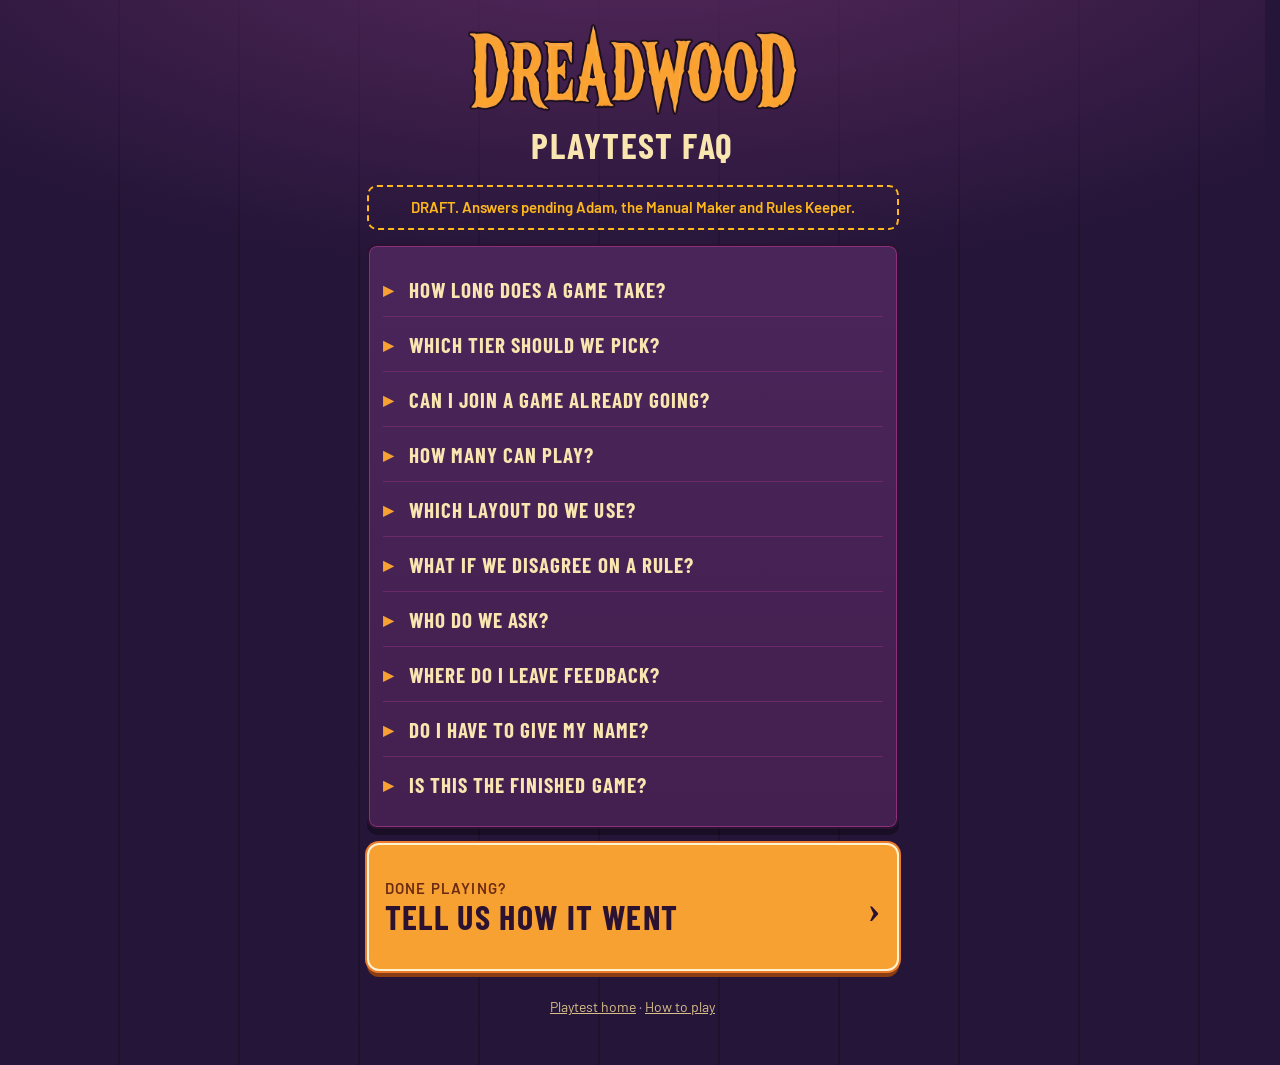
==== faq/index.html @ c68fe50a "Landing draft: menu at /, survey moved to /survey/, How to Play tier picker, FAQ (DRAFT copy)" ====
<!doctype html>
<html lang="en"><head>
<meta charset="utf-8"><meta name="viewport" content="width=device-width,initial-scale=1,viewport-fit=cover">
<title>DREADWOOD Playtest FAQ</title><meta name="theme-color" content="#251538">
<link rel="preload" href="../assets/fonts/BarlowCondensed-Bold.woff2" as="font" type="font/woff2" crossorigin>
<link rel="stylesheet" href="../assets/app.css">
</head><body>
<main class="wrap">
  <header class="hdr"><a href="../"><img class="logo" src="../assets/img/logo.png" alt="DREADWOOD home" width="900" height="249"></a>
  <h1>Playtest FAQ</h1></header>
  <p class="draftbar">DRAFT. Answers pending Adam, the Manual Maker and Rules Keeper.</p>

  <section class="panel faq">
    <details><summary><span>How long does a game take?</span></summary><div><p>60 to 90 minutes. The first game, with teaching, runs closer to 90.</p></div></details>
    <details><summary><span>Which tier should we pick?</span></summary><div><p><b>Beginner</b> if anyone's new. <b>Deadly</b> if your table has played before or lives on tactics games. <b>Immortal</b> once Deadly feels safe. Your table decides. <a class="inl" href="../how-to-play/">See the tiers</a>.</p></div></details>
    <details><summary><span>Can I join a game already going?</span></summary><div><p>Not mid-game. Seats are set at the start. Grab the next game at any table, or watch one and learn the ropes.</p></div></details>
    <details><summary><span>How many can play?</span></summary><div><p>2 to 4 per table. Each faction is played by one player, first come, first served.</p></div></details>
    <details><summary><span>Which layout do we use?</span></summary><div><p>Any card for your player count. Can't decide? Draw one at random.</p></div></details>
    <details><summary><span>What if we disagree on a rule?</span></summary><div><p>Pick the reading that keeps the game moving and play on. Then tell us in the feedback. That's exactly what tonight is for.</p></div></details>
    <details><summary><span>Who do we ask?</span></summary><div><p>Adam. He's the one in the hat.</p></div></details>
    <details><summary><span>Where do I leave feedback?</span></summary><div><p>Scan the code on your table, or tap below. About 60 seconds. Knocked out early? Do it then, while it still stings.</p></div></details>
    <details><summary><span>Do I have to give my name?</span></summary><div><p>No. Tick “Include me as a playtester” only if you want your name in the rulebook credits.</p></div></details>
    <details><summary><span>Is this the finished game?</span></summary><div><p>No. The pieces are temporary and the rules can still change. Your notes decide how.</p></div></details>
  </section>

  <a class="mbtn hero" style="margin-top:14px" href="../survey/"><span class="t"><span class="k">Done playing?</span><span class="a">Tell us how it went</span></span><span class="go" aria-hidden="true">›</span></a>
  <p class="foot"><a href="../">Playtest home</a> · <a href="../how-to-play/">How to play</a></p>
</main>
</body></html>
---- assets/app.css ----
@font-face{font-family:Barlow;font-weight:400;font-display:swap;src:url(fonts/Barlow-Regular.woff2) format("woff2")}
@font-face{font-family:Barlow;font-weight:500;font-display:swap;src:url(fonts/Barlow-Medium.woff2) format("woff2")}
@font-face{font-family:Barlow;font-weight:600;font-display:swap;src:url(fonts/Barlow-SemiBold.woff2) format("woff2")}
@font-face{font-family:"Barlow Condensed";font-weight:600;font-display:swap;src:url(fonts/BarlowCondensed-SemiBold.woff2) format("woff2")}
@font-face{font-family:"Barlow Condensed";font-weight:700;font-display:swap;src:url(fonts/BarlowCondensed-Bold.woff2) format("woff2")}
:root{--night:#251538;--ink:#2A1230;--wood:#4A255A;--wood-hi:#68286B;--sheen:#8B307D;--parch:#F9E5B0;--parch-mid:#FED980;--ember:#EB7B2D;--logo:#F8A133;--amber:#FFB81C;--rust:#C7563D;--magenta:#D6249F;
--sheriff:#3A70D6;--outlaw:#CE1C26;--hunter:#54AA38;--vigil:#B9B9C4;--ok:#7BD36B}
*{box-sizing:border-box;-webkit-tap-highlight-color:transparent}
html{background:var(--night);color:var(--parch);font:500 18px/1.4 Barlow,system-ui,sans-serif;-webkit-text-size-adjust:100%}
body{margin:0;min-height:100vh;background:
 radial-gradient(120% 60% at 50% -10%,#5a2a5f 0%,transparent 60%),
 repeating-linear-gradient(90deg,rgba(0,0,0,.0) 0 118px,rgba(0,0,0,.18) 118px 120px),var(--night);padding-bottom:110px}
.wrap{max-width:560px;margin:0 auto;padding:18px 14px}
.wide{max-width:900px}
h1,h2,h3,.cond{font-family:"Barlow Condensed",Barlow,sans-serif;text-transform:uppercase;letter-spacing:.04em;margin:0}
h1{font-size:34px;line-height:1;font-weight:700;color:var(--parch)}
h2{font-size:24px;font-weight:700;color:var(--logo)}
.lede{color:#e6cf9c;margin:8px 0 0;font-weight:400}
.logo{display:block;width:min(78%,330px);margin:6px auto 14px;height:auto}
.panel{background:linear-gradient(180deg,var(--wood) 0%,#43204f 100%);border:2px solid var(--ink);box-shadow:inset 0 0 0 1px var(--sheen),0 6px 0 rgba(0,0,0,.35);border-radius:10px;padding:16px 14px;margin:14px 0}
.panel h2{margin-bottom:2px}
.hint{font-size:15px;color:#d8bf8a;font-weight:400;margin:0 0 10px}
.q{margin:14px 0 6px;font-weight:600;font-size:19px}
.q small{font-weight:400;color:#d8bf8a;font-size:15px}
.req::after{content:" *";color:var(--amber)}
.chips{display:flex;flex-wrap:wrap;gap:8px}
.chips.grid2{display:grid;grid-template-columns:1fr 1fr}
.chips.grid3{display:grid;grid-template-columns:repeat(3,1fr)}
.chips.grid4{display:grid;grid-template-columns:repeat(4,1fr)}
.chips.five{display:grid;grid-template-columns:repeat(5,1fr)}
.chip{appearance:none;font:600 18px Barlow,sans-serif;color:var(--parch);background:#331a44;border:2px solid #7a4b8d;border-radius:8px;min-height:52px;padding:8px 12px;text-align:center;cursor:pointer;display:flex;align-items:center;justify-content:center;gap:8px}
.chip:active{transform:translateY(1px)}
.chip[aria-pressed=true]{background:var(--logo);border-color:#fff3d0;color:var(--ink);box-shadow:0 0 0 2px var(--ember)}
.chip.fac{justify-content:flex-start;border-left-width:10px;font-family:"Barlow Condensed";font-size:22px;text-transform:uppercase;letter-spacing:.04em;font-weight:700;min-height:60px}
.chip.fac[data-v=Sheriffs]{border-left-color:var(--sheriff)}.chip.fac[data-v=Outlaws]{border-left-color:var(--outlaw)}
.chip.fac[data-v="Bounty Hunters"]{border-left-color:var(--hunter)}.chip.fac[data-v=Vigilantes]{border-left-color:var(--vigil)}
.scale-labels{display:flex;justify-content:space-between;font-size:14px;color:#d8bf8a;margin-top:4px;font-weight:400}
.chips.five .chip{font-size:24px;font-family:"Barlow Condensed";font-weight:700;min-height:58px;padding:4px}
input[type=text],input[type=email],input[type=number],input[type=time],select,textarea{width:100%;font:500 18px Barlow,sans-serif;color:var(--ink);background:var(--parch);border:2px solid var(--ink);border-radius:8px;padding:12px;min-height:50px}
textarea{min-height:84px;resize:vertical}
select{appearance:none;background:var(--parch) url("data:image/svg+xml,%3Csvg xmlns='http://www.w3.org/2000/svg' width='16' height='10'%3E%3Cpath d='M1 1l7 7 7-7' fill='none' stroke='%232A1230' stroke-width='3'/%3E%3C/svg%3E") no-repeat right 14px center;padding-right:40px}
input:focus,select:focus,textarea:focus,.chip:focus-visible,.btn:focus-visible{outline:3px solid var(--amber);outline-offset:2px}
label.tick{display:flex;gap:12px;align-items:flex-start;padding:10px 0;font-weight:500}
label.tick input{width:26px;height:26px;flex:none;accent-color:var(--logo);margin-top:1px}
.btn{appearance:none;font:700 24px "Barlow Condensed";text-transform:uppercase;letter-spacing:.06em;border:2px solid var(--ink);border-radius:10px;min-height:58px;padding:10px 20px;background:var(--logo);color:var(--ink);box-shadow:0 4px 0 #8a3d12;cursor:pointer;width:100%}
.btn:disabled{background:#6b5a73;color:#cbb;box-shadow:none;cursor:not-allowed}
.btn.ghost{background:transparent;color:var(--parch);border-color:#7a4b8d;box-shadow:none}
.btn.sm{font-size:18px;min-height:46px;width:auto}
.dock{position:fixed;left:0;right:0;bottom:0;background:rgba(37,21,56,.96);border-top:2px solid var(--sheen);padding:10px 14px calc(10px + env(safe-area-inset-bottom));z-index:5}
.dock .in{max-width:560px;margin:0 auto}
.dock .note{text-align:center;font-size:15px;color:#d8bf8a;margin:0 0 6px}
.tag{display:inline-block;background:#331a44;border:1px solid #7a4b8d;border-radius:99px;padding:4px 12px;font-weight:600;font-size:16px}
.row{display:flex;gap:10px;align-items:center;justify-content:space-between;flex-wrap:wrap}
.hp{position:absolute!important;left:-9999px;width:1px;height:1px;overflow:hidden}
.hidden{display:none!important}
.status{border-radius:8px;padding:10px 12px;font-weight:600;margin:12px 0;border:2px solid}
.status.ok{border-color:var(--ok);color:var(--ok);background:rgba(123,211,107,.08)}
.status.wait{border-color:var(--amber);color:var(--amber);background:rgba(255,184,28,.08)}
.thanks{text-align:center;padding-top:10px}
.thanks h1{font-size:46px;color:var(--logo)}
details{margin:10px 0}summary{cursor:pointer;font:700 22px "Barlow Condensed";text-transform:uppercase;letter-spacing:.05em;color:var(--logo);padding:10px 0;min-height:48px}
.seat{background:#331a44;border:2px solid #7a4b8d;border-radius:10px;padding:12px;margin:10px 0}
.seat.win{border-color:var(--amber);box-shadow:0 0 0 2px var(--ember)}
.seat h3{font-size:22px;color:var(--parch-mid);margin-bottom:8px}
.cols{display:grid;grid-template-columns:1fr 1fr;gap:10px}
.cols3{display:grid;grid-template-columns:repeat(3,1fr);gap:10px}
.mini{font-size:14px;color:#d8bf8a;font-weight:600;margin:8px 0 4px;text-transform:uppercase;letter-spacing:.05em}
.stepper{display:flex;align-items:center;gap:8px}
.stepper button{width:52px;height:52px;border-radius:8px;border:2px solid #7a4b8d;background:#331a44;color:var(--parch);font:700 28px Barlow}
.stepper input{text-align:center}
.foot{text-align:center;color:#a98fb8;font-size:14px;margin:26px 0 0;font-weight:400}
.foot a{color:#d8bf8a}
nav.hostnav{display:flex;gap:8px;flex-wrap:wrap}
@media (min-width:700px){.chip{min-height:56px}}

.vamp{margin:6px auto 0;text-align:center}
.vamp img{display:block;margin:0 auto;height:min(30vh,270px);width:auto;max-width:90%;object-fit:contain;filter:drop-shadow(0 8px 10px rgba(0,0,0,.55))}
.vamp figcaption b{display:block;font:700 26px "Barlow Condensed";text-transform:uppercase;letter-spacing:.06em;color:var(--parch-mid);margin-top:8px}
.vamp figcaption span{display:block;color:#e6cf9c;font-weight:400;font-size:17px}

h1,h2,h3,figcaption b,.lede,summary,.q,.hint,.note,.status,.foot,.vamp figcaption span,.thanks p,label.tick span{text-wrap:balance}
p,label,li{text-wrap:pretty}
.btn.ig{display:flex;align-items:center;justify-content:center;gap:12px;text-decoration:none;margin:14px 0 4px;min-height:64px;font-size:23px;line-height:1.05;text-wrap:balance;background:linear-gradient(135deg,#F8A133,#D6249F);color:#fff;border-color:var(--ink);text-shadow:0 1px 0 rgba(42,18,48,.6);box-shadow:0 4px 0 #6b1c52}
.btn.ig svg{flex:none}

.btn.ig .igt{display:flex;flex-direction:column;align-items:flex-start;text-align:left}
.btn.ig .a{font-size:24px;white-space:nowrap}.btn.ig .b{font:600 15px Barlow;letter-spacing:.08em;opacity:.95}
@media (max-width:370px){.btn.ig .a{font-size:21px}}

.chips.eq{display:grid;grid-template-columns:repeat(var(--n,4),1fr)}
.chips.eq.num .chip{font-size:24px;font-family:"Barlow Condensed";font-weight:700;min-height:58px;padding:4px}
.chips.grid2 .chip:last-child:nth-child(odd){grid-column:1/-1}
.chips.grid2{grid-template-columns:repeat(2,minmax(0,1fr))}
.chips.grid3{grid-template-columns:repeat(3,minmax(0,1fr))}
.chips.grid4{grid-template-columns:repeat(4,minmax(0,1fr))}
.chips.five{grid-template-columns:repeat(5,minmax(0,1fr))}
.chips.eq{grid-template-columns:repeat(var(--n,4),minmax(0,1fr))}
.chips.grid3 .chip{padding:8px 6px;line-height:1.1}
.chips.grid2,.chips.grid3,.chips.grid4,.chips.five,.chips.eq{grid-auto-rows:1fr}
.chip{text-align:center;line-height:1.1}
.chip.fac{min-height:72px;align-items:center}
.q small{display:block;margin-top:2px}
.chip.fac{text-align:left;justify-content:flex-start}

.chips.left .chip{justify-content:flex-start;text-align:left;min-height:64px;line-height:1.15}

summary{display:flex;align-items:center;gap:10px;flex-wrap:wrap;list-style:none}
summary::-webkit-details-marker{display:none}
summary::before{content:"▸";font-size:20px;color:var(--logo);transition:transform .15s;display:inline-block;width:16px}
details[open]>summary::before{transform:rotate(90deg)}
summary .opt{font:500 14px Barlow;text-transform:none;letter-spacing:0;color:#d8bf8a}
summary .cnt{margin-left:auto;font:700 15px Barlow;letter-spacing:.02em;text-transform:none;background:var(--logo);color:var(--ink);border-radius:99px;padding:2px 10px}
summary .cnt[hidden]{display:none}

.hdr{text-align:center;margin-bottom:22px}
.hdr .logo{margin:6px auto 12px}
.hdr h1{text-wrap:balance;font-size:36px}
.hdr .lede{max-width:30ch;margin:10px auto 0;text-wrap:balance}
.wide .hdr .lede{max-width:46ch}
@media(min-width:700px){.hdr .lede{max-width:44ch}}
.hdr .lede{max-width:34ch}.wide .hdr .lede{max-width:38ch}

#form-view .hdr{margin-bottom:6px}#form-view .hdr h1{margin-top:2px}

body{padding-bottom:30px}
.panel.pt{padding:12px 14px}
label.tick.big{padding:4px 0;align-items:center}
label.tick.big input{width:30px;height:30px}
label.tick.big span b{display:block;font:700 22px "Barlow Condensed";text-transform:uppercase;letter-spacing:.05em;color:var(--parch)}
label.tick.big span small{display:block;color:#d8bf8a;font-weight:400;font-size:16px;margin-top:2px}
#pt-fields{margin-top:6px}
.actions{display:grid;grid-template-columns:1fr 1fr;grid-auto-rows:1fr;gap:10px;margin:6px 0 14px}
.actions .btn{display:flex;align-items:center;justify-content:center;text-align:center;line-height:1.05;padding:8px 10px;min-height:64px;font-size:22px;text-wrap:balance}
.note.count{text-align:center;color:#d8bf8a;font-size:16px;margin:10px 0 8px;min-height:1.2em}
#go2{margin:8px 0 6px}

html{scrollbar-gutter:stable;overflow-y:scroll}
.reveal{display:grid;grid-template-rows:0fr;visibility:hidden;transition:grid-template-rows .28s ease,visibility 0s linear .28s}
.reveal.open{grid-template-rows:1fr;visibility:visible;transition:grid-template-rows .28s ease,visibility 0s}
.reveal>.rv{overflow:hidden;min-height:0}
.reveal.open>.rv{overflow:visible;transition:none}
@media (prefers-reduced-motion:reduce){.reveal,.reveal.open{transition:none}}

.chip{text-wrap:balance}
@media (max-width:380px){.actions .btn{font-size:19px;letter-spacing:.03em;padding:8px 6px}}

/* ---- Landing, How to Play, FAQ (landing-draft) ---- */
.menu{display:grid;gap:12px;margin:8px 0 6px}
.mbtn{display:flex;align-items:center;gap:14px;text-decoration:none;text-align:left;border-radius:12px;border:2px solid var(--ink);padding:14px 16px;min-height:84px;color:var(--parch);background:linear-gradient(180deg,var(--wood) 0%,#43204f 100%);box-shadow:inset 0 0 0 1px var(--sheen),0 5px 0 rgba(0,0,0,.35)}
.mbtn:active{transform:translateY(2px)}
.mbtn .t{flex:1;min-width:0;display:flex;flex-direction:column;gap:3px}
.mbtn .a{font:700 27px/1.02 "Barlow Condensed";text-transform:uppercase;letter-spacing:.04em;text-wrap:balance}
.mbtn .b{font:500 16px/1.25 Barlow;color:#e6cf9c;text-wrap:balance}
.mbtn .go{flex:none;font:700 30px "Barlow Condensed";color:var(--logo);line-height:1}
.mbtn.hero{min-height:128px;background:var(--logo);color:var(--ink);border-color:#fff3d0;box-shadow:0 0 0 2px var(--ember),0 6px 0 #8a3d12}
.mbtn.hero .a{font-size:34px}.mbtn.hero .b{color:#3b1a2c;font-weight:600}.mbtn.hero .go{color:var(--ink);font-size:38px}
.mbtn.hero .k{font:700 15px Barlow;letter-spacing:.08em;text-transform:uppercase;color:#6b2a12}
.mbtn:focus-visible{outline:3px solid var(--amber);outline-offset:3px}
.when{text-align:center;color:#d8bf8a;font-size:16px;margin:2px 0 14px;font-weight:500}
.draft{display:inline-block;font:700 13px Barlow;letter-spacing:.1em;text-transform:uppercase;color:var(--amber);border:1.5px dashed var(--amber);border-radius:6px;padding:2px 8px;vertical-align:middle}
.draftbar{border:2px dashed var(--amber);border-radius:10px;padding:10px 12px;color:var(--amber);font-weight:600;font-size:15px;margin:6px 0 12px;text-align:center;text-wrap:balance}
.tiers{display:grid;gap:10px;grid-auto-rows:1fr}
.tbtn{display:flex;align-items:center;gap:12px;text-decoration:none;text-align:left;color:var(--parch);background:#331a44;border:2px solid #7a4b8d;border-left-width:12px;border-radius:10px;padding:12px 14px;min-height:92px}
.tbtn .t{flex:1;display:flex;flex-direction:column;gap:3px}
.tbtn .a{font:700 28px/1 "Barlow Condensed";text-transform:uppercase;letter-spacing:.05em}
.tbtn .b{font:500 16px/1.25 Barlow;color:#e6cf9c;text-wrap:pretty}
.tbtn .go{font:700 28px "Barlow Condensed";color:var(--logo)}
.tbtn[data-tier=beginner]{border-left-color:var(--parch-mid)}
.tbtn[data-tier=deadly]{border-left-color:var(--ember)}
.tbtn[data-tier=immortal]{border-left-color:var(--magenta)}
.tbtn[aria-current=true]{background:var(--logo);color:var(--ink);border-color:#fff3d0}.tbtn[aria-current=true] .b{color:#3b1a2c}.tbtn[aria-current=true] .go{color:var(--ink)}
.tierpage h2{font-size:30px}
.tierpage h3{font-size:21px;color:var(--parch-mid);margin:16px 0 6px}
.tierpage p,.tierpage li{font-weight:400;font-size:17px;line-height:1.45}
.tierpage ul,.tierpage ol{padding-left:22px;margin:6px 0}
.tierpage li{margin:4px 0}
.tierpage b{font-weight:600;color:#fff1cc}
.adds{display:inline-block;font:700 14px Barlow;letter-spacing:.06em;text-transform:uppercase;background:#331a44;border:1px solid #7a4b8d;border-radius:99px;padding:3px 10px;margin:6px 0 2px;color:var(--parch-mid)}
table.costs{width:100%;border-collapse:collapse;font-size:17px;margin:6px 0}
table.costs td{padding:7px 4px;border-bottom:1px solid rgba(139,48,125,.55);vertical-align:top}
table.costs td:last-child{text-align:right;font:700 20px "Barlow Condensed";color:var(--logo);white-space:nowrap;width:4.5em}
.fcard{border-left:8px solid #7a4b8d;padding:2px 0 2px 12px;margin:12px 0}
.fcard.sheriffs{border-color:var(--sheriff)}.fcard.outlaws{border-color:var(--outlaw)}.fcard.hunters{border-color:var(--hunter)}.fcard.vigilantes{border-color:var(--vigil)}
.fcard h4{font:700 21px "Barlow Condensed";text-transform:uppercase;letter-spacing:.05em;margin:0 0 2px}
.fcard p{margin:2px 0}
.subnav{display:grid;grid-template-columns:repeat(3,minmax(0,1fr));gap:8px;margin:4px 0 6px;grid-auto-rows:1fr}
.subnav a{display:flex;align-items:center;justify-content:center;text-align:center;text-decoration:none;min-height:50px;border-radius:8px;border:2px solid #7a4b8d;background:#331a44;color:var(--parch);font:700 19px "Barlow Condensed";text-transform:uppercase;letter-spacing:.05em}
.subnav a[aria-current=true]{background:var(--logo);color:var(--ink);border-color:#fff3d0;box-shadow:0 0 0 2px var(--ember)}
.backrow{display:grid;grid-template-columns:1fr 1fr;gap:10px;grid-auto-rows:1fr;margin-top:14px}
.backrow .btn{display:flex;align-items:center;justify-content:center;text-align:center;text-decoration:none;font-size:20px;line-height:1.05;min-height:60px;padding:8px 10px;text-wrap:balance}
.faq details{margin:0;border-bottom:1px solid rgba(139,48,125,.55)}
.faq details:last-child{border-bottom:0}
.faq summary{font:700 21px/1.1 "Barlow Condensed";color:var(--parch);padding:12px 0;min-height:54px;flex-wrap:nowrap}
.faq summary span{flex:1;text-wrap:balance}
.faq details>div{padding:0 0 12px 26px;font-weight:400;font-size:17px;line-height:1.45}
.faq details>div p{margin:0 0 6px}
a.inl{color:var(--logo)}
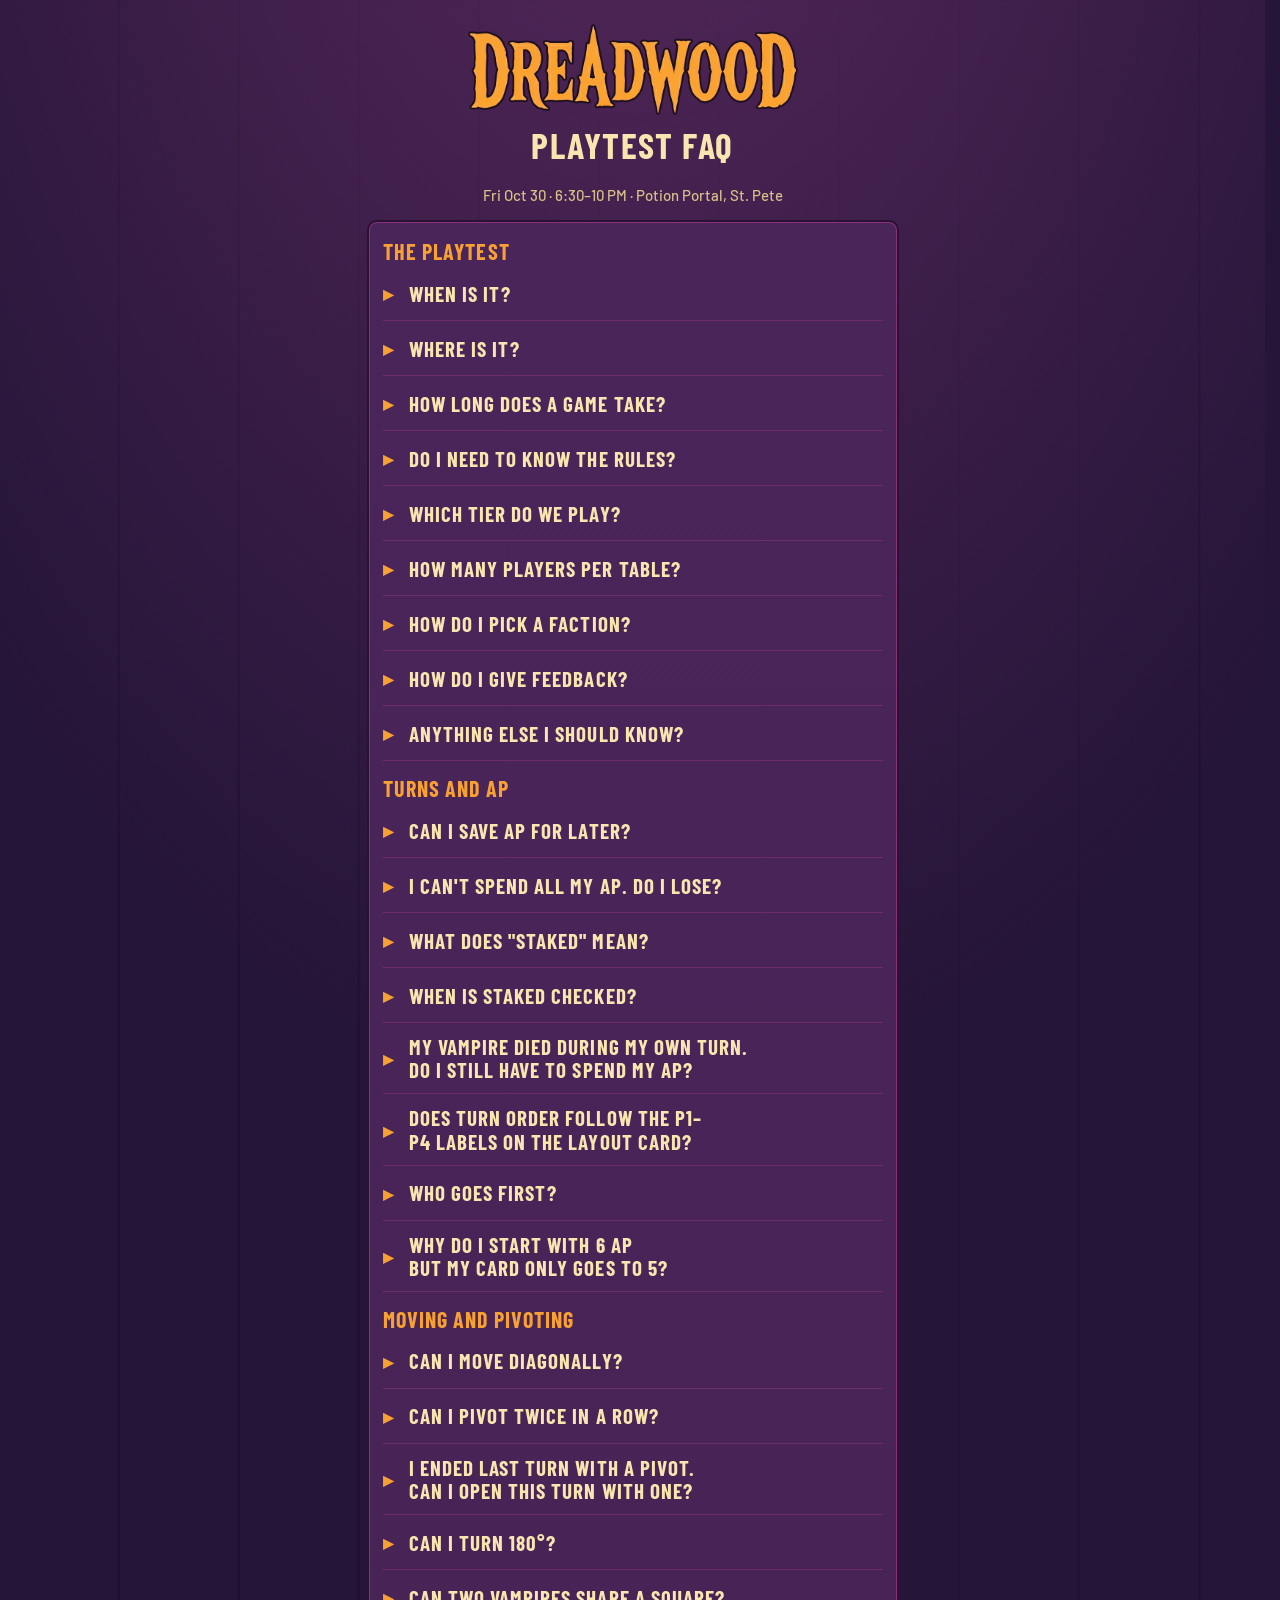
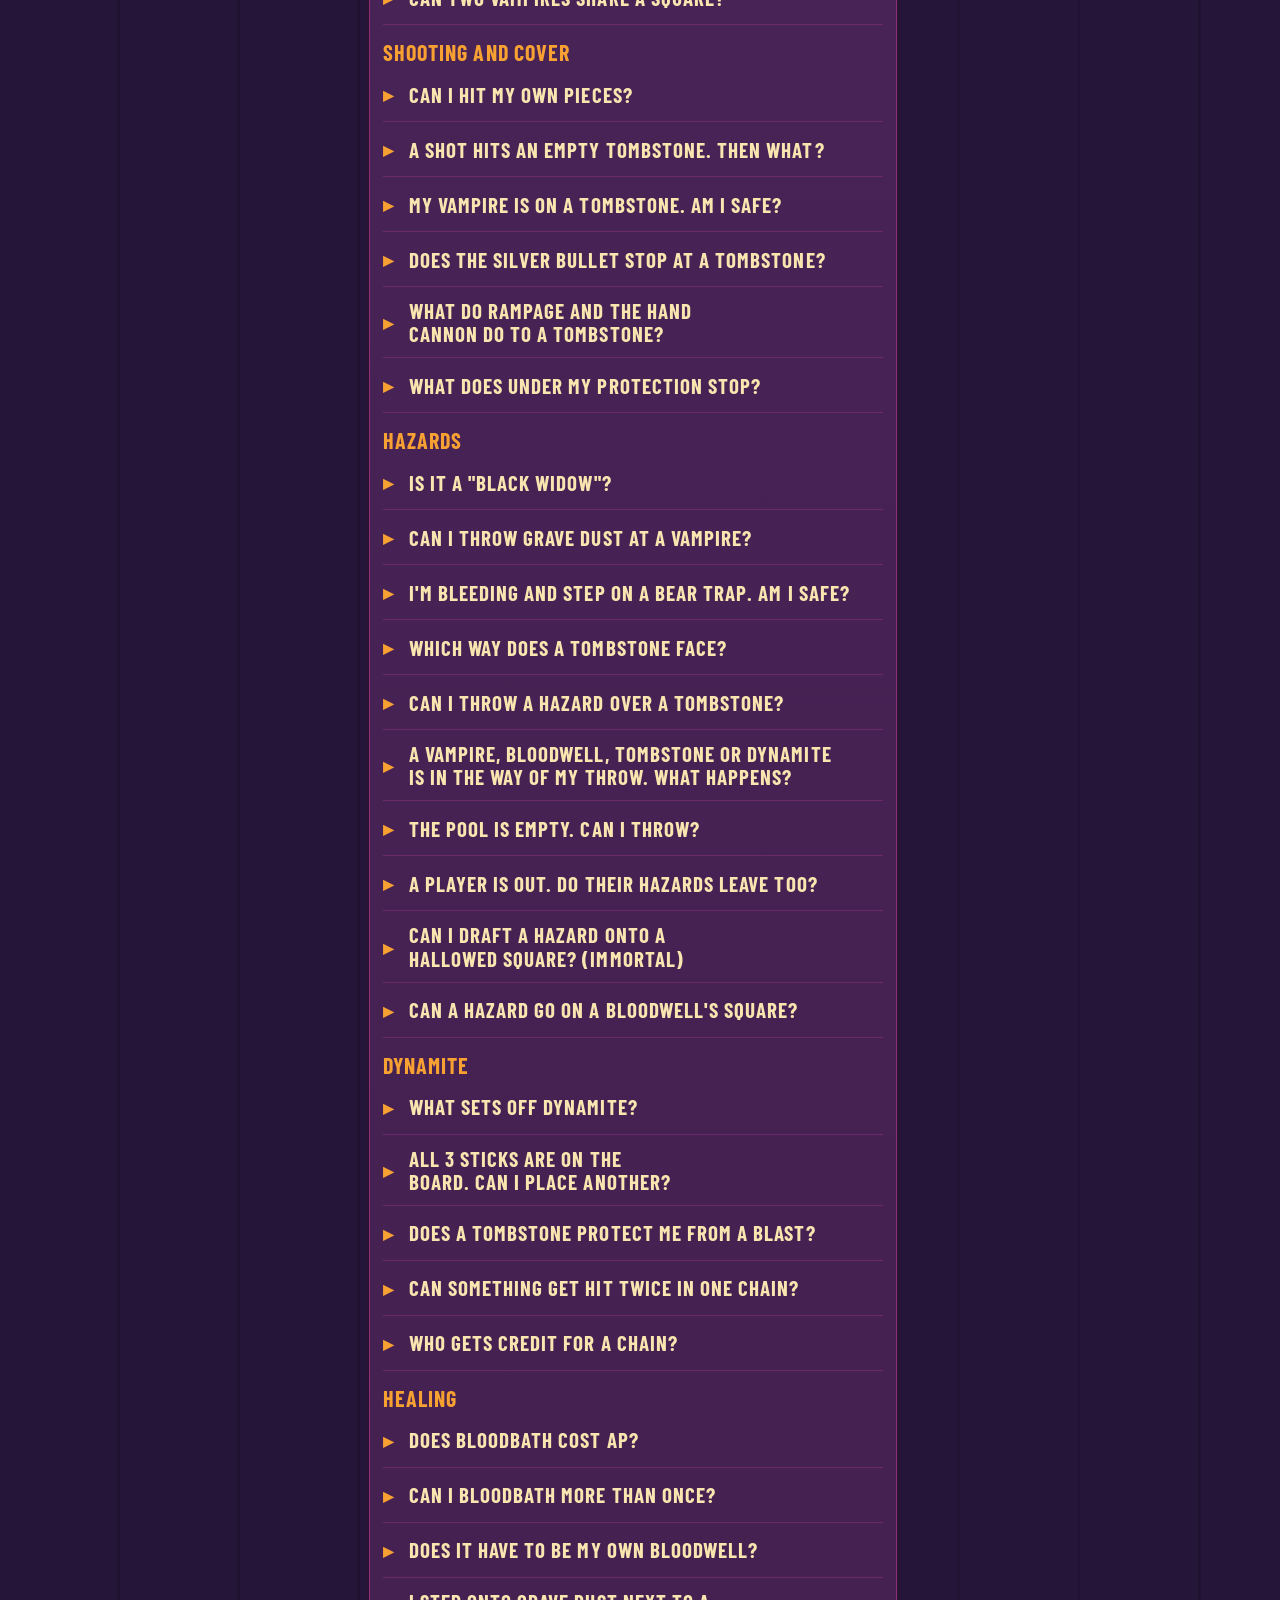
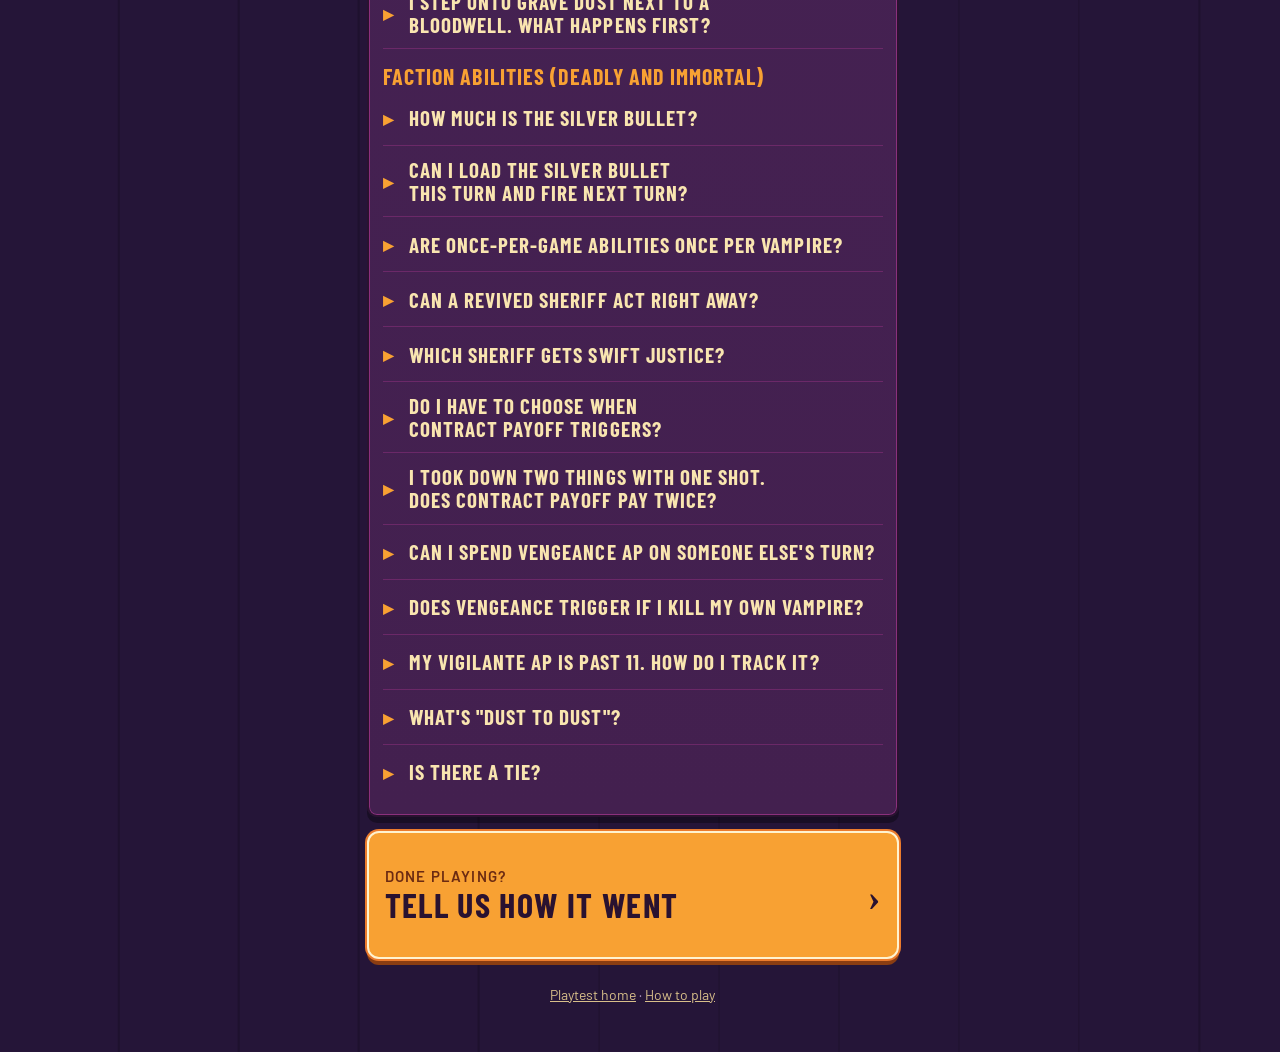
==== commit c59de17f: "Landing draft: final How to Play and FAQ copy, diagrams and faction art" ====
--- a/faq/index.html
+++ b/faq/index.html
@@ -8,19 +8,76 @@
 <main class="wrap">
   <header class="hdr"><a href="../"><img class="logo" src="../assets/img/logo.png" alt="DREADWOOD home" width="900" height="249"></a>
   <h1>Playtest FAQ</h1></header>
-  <p class="draftbar">DRAFT. Answers pending Adam, the Manual Maker and Rules Keeper.</p>
+  <p class="meta">Fri Oct 30 · 6:30–10 PM · Potion Portal, St. Pete</p>
 
   <section class="panel faq">
-    <details><summary><span>How long does a game take?</span></summary><div><p>60 to 90 minutes. The first game, with teaching, runs closer to 90.</p></div></details>
-    <details><summary><span>Which tier should we pick?</span></summary><div><p><b>Beginner</b> if anyone's new. <b>Deadly</b> if your table has played before or lives on tactics games. <b>Immortal</b> once Deadly feels safe. Your table decides. <a class="inl" href="../how-to-play/">See the tiers</a>.</p></div></details>
-    <details><summary><span>Can I join a game already going?</span></summary><div><p>Not mid-game. Seats are set at the start. Grab the next game at any table, or watch one and learn the ropes.</p></div></details>
-    <details><summary><span>How many can play?</span></summary><div><p>2 to 4 per table. Each faction is played by one player, first come, first served.</p></div></details>
-    <details><summary><span>Which layout do we use?</span></summary><div><p>Any card for your player count. Can't decide? Draw one at random.</p></div></details>
-    <details><summary><span>What if we disagree on a rule?</span></summary><div><p>Pick the reading that keeps the game moving and play on. Then tell us in the feedback. That's exactly what tonight is for.</p></div></details>
-    <details><summary><span>Who do we ask?</span></summary><div><p>Adam. He's the one in the hat.</p></div></details>
-    <details><summary><span>Where do I leave feedback?</span></summary><div><p>Scan the code on your table, or tap below. About 60 seconds. Knocked out early? Do it then, while it still stings.</p></div></details>
-    <details><summary><span>Do I have to give my name?</span></summary><div><p>No. Tick “Include me as a playtester” only if you want your name in the rulebook credits.</p></div></details>
-    <details><summary><span>Is this the finished game?</span></summary><div><p>No. The pieces are temporary and the rules can still change. Your notes decide how.</p></div></details>
+    <h3 class="grp">The playtest</h3>
+    <details><summary><span>When is it?</span></summary><div><p>Friday, October 30, 2026, 6:30–10 PM. Stay as late as you like. The end time is just so you arrive in time.</p></div></details>
+    <details><summary><span>Where is it?</span></summary><div><p>Potion Portal, 2329 28th St N, St. Pete.</p></div></details>
+    <details><summary><span>How long does a game take?</span></summary><div><p>About 60–90 minutes. A game runs at whatever pace your table likes.</p></div></details>
+    <details><summary><span>Do I need to know the rules?</span></summary><div><p>No. Read How to Play if you like, or just sit down and learn at the table.</p></div></details>
+    <details><summary><span>Which tier do we play?</span></summary><div><p>Each table picks its own: Beginner, Deadly or Immortal. New players should start with Beginner.</p></div></details>
+    <details><summary><span>How many players per table?</span></summary><div><p>2 to 4. Sign-up is free with the <a class="inl" href="https://www.eventbrite.com/e/dreadwood-public-playtest-at-potion-portals-free-play-friday-tickets-2003081243922" target="_blank" rel="noopener">Eventbrite RSVP</a>, but walk-ins are welcome.</p></div></details>
+    <details><summary><span>How do I pick a faction?</span></summary><div><p>First come, first served. Each faction is played by one player.</p></div></details>
+    <details><summary><span>How do I give feedback?</span></summary><div><p>Fill out the <a class="inl" href="../survey/">survey</a> after your game. About 60 seconds. Knocked out early? Do it then.</p></div></details>
+    <details><summary><span>Anything else I should know?</span></summary><div><p>The game is for ages 14+. Questions on the night? Ask Adam. He's the one in the hat.</p></div></details>
+    <h3 class="grp">Turns and AP</h3>
+    <details><summary><span>Can I save AP for later?</span></summary><div><p>No. Spend every point every turn. The one exception is a Vigilante's Vengeance AP, which can roll into your next turn (and then you spend it all).</p></div></details>
+    <details><summary><span>I can't spend all my AP. Do I lose?</span></summary><div><p>Not yet. Undo actions until you can spend exactly all of it. Or perish.</p></div></details>
+    <details><summary><span>What does "Staked" mean?</span></summary><div><p>At the start of your turn, if there's no way at all to spend exactly all your AP, you're Staked. You're out, and nobody gets credit.</p></div></details>
+    <details><summary><span>When is Staked checked?</span></summary><div><p>Only at the start of your turn. Mid-turn, you can always undo back to the start.</p></div></details>
+    <details><summary><span>My Vampire died during my own turn. Do I still have to spend my AP?</span></summary><div><p>No. The turn can end and the leftover AP is lost. A Vigilante with a second Vampire must spend it with that one.</p></div></details>
+    <details><summary><span>Does turn order follow the P1–P4 labels on the layout card?</span></summary><div><p>No. The labels don't matter. Sit down, take the part of the map nearest you, and play clockwise from the first player.</p></div></details>
+    <details><summary><span>Who goes first?</span></summary><div><p>Whoever most recently saw their own blood.</p></div></details>
+    <details><summary><span>Why do I start with 6 AP but my card only goes to 5?</span></summary><div><p>Players 3 and 4 get 6 AP in the first round only. Keep the extra point in your head.</p></div></details>
+    <h3 class="grp">Moving and pivoting</h3>
+    <details><summary><span>Can I move diagonally?</span></summary><div><p>Never. Move one square, only the way you're facing.</p></div></details>
+    <details><summary><span>Can I Pivot twice in a row?</span></summary><div><p>Not with the same Vampire in the same turn. A Vigilante can pivot one Vampire and then the other. An Outlaw's Daring Escape can also pivot twice.</p></div></details>
+    <details><summary><span>I ended last turn with a Pivot. Can I open this turn with one?</span></summary><div><p>Yes. Pivot memory resets every turn.</p></div></details>
+    <details><summary><span>Can I turn 180°?</span></summary><div><p>Yes. A Pivot just has to face a new direction.</p></div></details>
+    <details><summary><span>Can two Vampires share a square?</span></summary><div><p>Never. One Vampire may share a square with a Tombstone, and never a Cursed one.</p></div></details>
+    <h3 class="grp">Shooting and cover</h3>
+    <details><summary><span>Can I hit my own pieces?</span></summary><div><p>Yes. Shots and blasts hit friends too.</p></div></details>
+    <details><summary><span>A shot hits an empty Tombstone. Then what?</span></summary><div><p>It breaks and goes back to the pool. The shot stops.</p></div></details>
+    <details><summary><span>My Vampire is on a Tombstone. Am I safe?</span></summary><div><p>Only from a shot coming from the side you face. From any other side, you're hit and the Tombstone stays.</p></div></details>
+    <details><summary><span>Does the Silver Bullet stop at a Tombstone?</span></summary><div><p>Yes, unless a Bounty Hunter fired it.</p></div></details>
+    <details><summary><span>What do Rampage and the Hand Cannon do to a Tombstone?</span></summary><div><p>Both smash it. Rampage stops there. The Hand Cannon keeps going.</p></div></details>
+    <details><summary><span>What does Under My Protection stop?</span></summary><div><p>Every bullet, including Rampage, the Silver Bullet and the Hand Cannon. Never Dynamite.</p></div></details>
+    <h3 class="grp">Hazards</h3>
+    <details><summary><span>Is it a "Black Widow"?</span></summary><div><p>No. That's an old name. It's the <b>Bear Trap</b>.</p></div></details>
+    <details><summary><span>Can I throw Grave Dust at a Vampire?</span></summary><div><p>No. Hazards only land on empty squares.</p></div></details>
+    <details><summary><span>I'm Bleeding and step on a Bear Trap. Am I safe?</span></summary><div><p>No. Your Vampire is eliminated, and nobody gets credit for it: no Vengeance and no Contract Payoff.</p></div></details>
+    <details><summary><span>Which way does a Tombstone face?</span></summary><div><p>It only matters when a Vampire is on it, and then it faces the same way as the Vampire. A drafted Tombstone can face any way: dealer's choice.</p></div></details>
+    <details><summary><span>Can I throw a hazard over a Tombstone?</span></summary><div><p>No. Only over Bear Traps and Grave Dust.</p></div></details>
+    <details><summary><span>A Vampire, Bloodwell, Tombstone or Dynamite is in the way of my throw. What happens?</span></summary><div><p>You can't throw past it. That throw just isn't allowed, and nothing is damaged.</p></div></details>
+    <details><summary><span>The pool is empty. Can I throw?</span></summary><div><p>No. Wait until a hazard leaves the board and goes back to the pool.</p></div></details>
+    <details><summary><span>A player is out. Do their hazards leave too?</span></summary><div><p>No. Only their Vampires and Bloodwells leave. Hazards and Dynamite belong to the board.</p></div></details>
+    <details><summary><span>Can I draft a hazard onto a Hallowed square? (Immortal)</span></summary><div><p>No. After the draft, Hallowed squares don't matter.</p></div></details>
+    <details><summary><span>Can a hazard go on a Bloodwell's square?</span></summary><div><p>Never.</p></div></details>
+    <h3 class="grp">Dynamite</h3>
+    <details><summary><span>What sets off Dynamite?</span></summary><div><p>Only a shot (any shot, including the Hand Cannon) or another blast. A thrown hazard doesn't.</p></div></details>
+    <details><summary><span>All 3 sticks are on the board. Can I place another?</span></summary><div><p>No. Wait until one explodes and goes back to the crate.</p></div></details>
+    <details><summary><span>Does a Tombstone protect me from a blast?</span></summary><div><p>No.</p></div></details>
+    <details><summary><span>Can something get hit twice in one chain?</span></summary><div><p>No. Each blast finishes before the next one starts, and each piece is hit only once.</p></div></details>
+    <details><summary><span>Who gets credit for a chain?</span></summary><div><p>The player who fired the shot that set off the first stick.</p></div></details>
+    <h3 class="grp">Healing</h3>
+    <details><summary><span>Does Bloodbath cost AP?</span></summary><div><p>Never. It's free, even when Cursed.</p></div></details>
+    <details><summary><span>Can I Bloodbath more than once?</span></summary><div><p>Yes. Every time you end a move next to a Bloodwell.</p></div></details>
+    <details><summary><span>Does it have to be my own Bloodwell?</span></summary><div><p>No. Any Bloodwell works, and diagonals count.</p></div></details>
+    <details><summary><span>I step onto Grave Dust next to a Bloodwell. What happens first?</span></summary><div><p>The hazard goes off first, then you can Bloodbath.</p></div></details>
+    <h3 class="grp">Faction abilities (Deadly and Immortal)</h3>
+    <details><summary><span>How much is the Silver Bullet?</span></summary><div><p>4 AP: 1 to load and 3 to fire, in the same turn.</p></div></details>
+    <details><summary><span>Can I load the Silver Bullet this turn and fire next turn?</span></summary><div><p>No. Same turn, or not at all.</p></div></details>
+    <details><summary><span>Are once-per-game abilities once per Vampire?</span></summary><div><p>No, once per player. Turn the card over when you use it.</p></div></details>
+    <details><summary><span>Can a revived Sheriff act right away?</span></summary><div><p>No. It returns healthy, facing any way you like, and waits.</p></div></details>
+    <details><summary><span>Which Sheriff gets Swift Justice?</span></summary><div><p>Your active Sheriff, the one you acted with this turn.</p></div></details>
+    <details><summary><span>Do I have to choose when Contract Payoff triggers?</span></summary><div><p>Yes. On a kill, you must either cash +2 now or raise the marker to +4. Once raised, your next kill automatically pays +4.</p></div></details>
+    <details><summary><span>I took down two things with one shot. Does Contract Payoff pay twice?</span></summary><div><p>No. Several kills from one command pay once. But you can raise the marker on one kill and cash +4 on a later kill in the same turn.</p></div></details>
+    <details><summary><span>Can I spend Vengeance AP on someone else's turn?</span></summary><div><p>Yes, right when your loss resolves. Pivot memory resets for it, and once-per-game cards work. Roll whatever's left into your next turn.</p></div></details>
+    <details><summary><span>Does Vengeance trigger if I kill my own Vampire?</span></summary><div><p>No. It only comes from another player.</p></div></details>
+    <details><summary><span>My Vigilante AP is past 11. How do I track it?</span></summary><div><p>On trust. Keep count in your head.</p></div></details>
+    <details><summary><span>What's "Dust to Dust"?</span></summary><div><p>The name for the Hand Cannon combo kill: a Vampire hit by the Hand Cannon shot and then by the blast it sets off. It's just a name, with no extra rules effect.</p></div></details>
+    <details><summary><span>Is there a tie?</span></summary><div><p>Only GHOST TOWN, when the last players all go out at once. There's no turn limit.</p></div></details>
   </section>
 
   <a class="mbtn hero" style="margin-top:14px" href="../survey/"><span class="t"><span class="k">Done playing?</span><span class="a">Tell us how it went</span></span><span class="go" aria-hidden="true">›</span></a>
--- a/assets/app.css
+++ b/assets/app.css
@@ -195,3 +195,15 @@
 .faq details>div{padding:0 0 12px 26px;font-weight:400;font-size:17px;line-height:1.45}
 .faq details>div p{margin:0 0 6px}
 a.inl{color:var(--logo)}
+.fig{margin:12px -4px;border-radius:10px;overflow:hidden;border:2px solid var(--ink);box-shadow:0 4px 0 rgba(0,0,0,.35);background:#F9E5B0;line-height:0}
+.fig img{width:100%;height:auto;display:block}
+.art{margin:6px auto 4px;text-align:center;background:radial-gradient(60% 60% at 50% 55%,rgba(248,161,51,.28),transparent 70%);border-radius:10px}
+.art img{max-width:100%;max-height:230px;width:auto;height:auto;filter:drop-shadow(0 8px 10px rgba(0,0,0,.55))}
+.tokens{display:grid;grid-template-columns:repeat(3,minmax(0,1fr));gap:8px;margin:10px 0;grid-auto-rows:1fr}
+.tokens figure{margin:0;background:#331a44;border:2px solid #7a4b8d;border-radius:10px;padding:8px 6px;text-align:center;display:flex;flex-direction:column;align-items:center;justify-content:space-between}
+.tokens img{height:74px;width:auto;filter:drop-shadow(0 4px 5px rgba(0,0,0,.5))}
+.tokens figcaption{font:700 17px "Barlow Condensed";text-transform:uppercase;letter-spacing:.05em;margin-top:6px}
+.tagline{font-style:italic;color:#e6cf9c;text-align:center;margin:0 0 4px;font-weight:400}
+.meta{text-align:center;color:#d8bf8a;font-size:15px;margin:0 0 10px}
+.faq h3.grp{font:700 22px "Barlow Condensed";text-transform:uppercase;letter-spacing:.05em;color:var(--logo);margin:14px 0 2px}
+.faq h3.grp:first-child{margin-top:0}
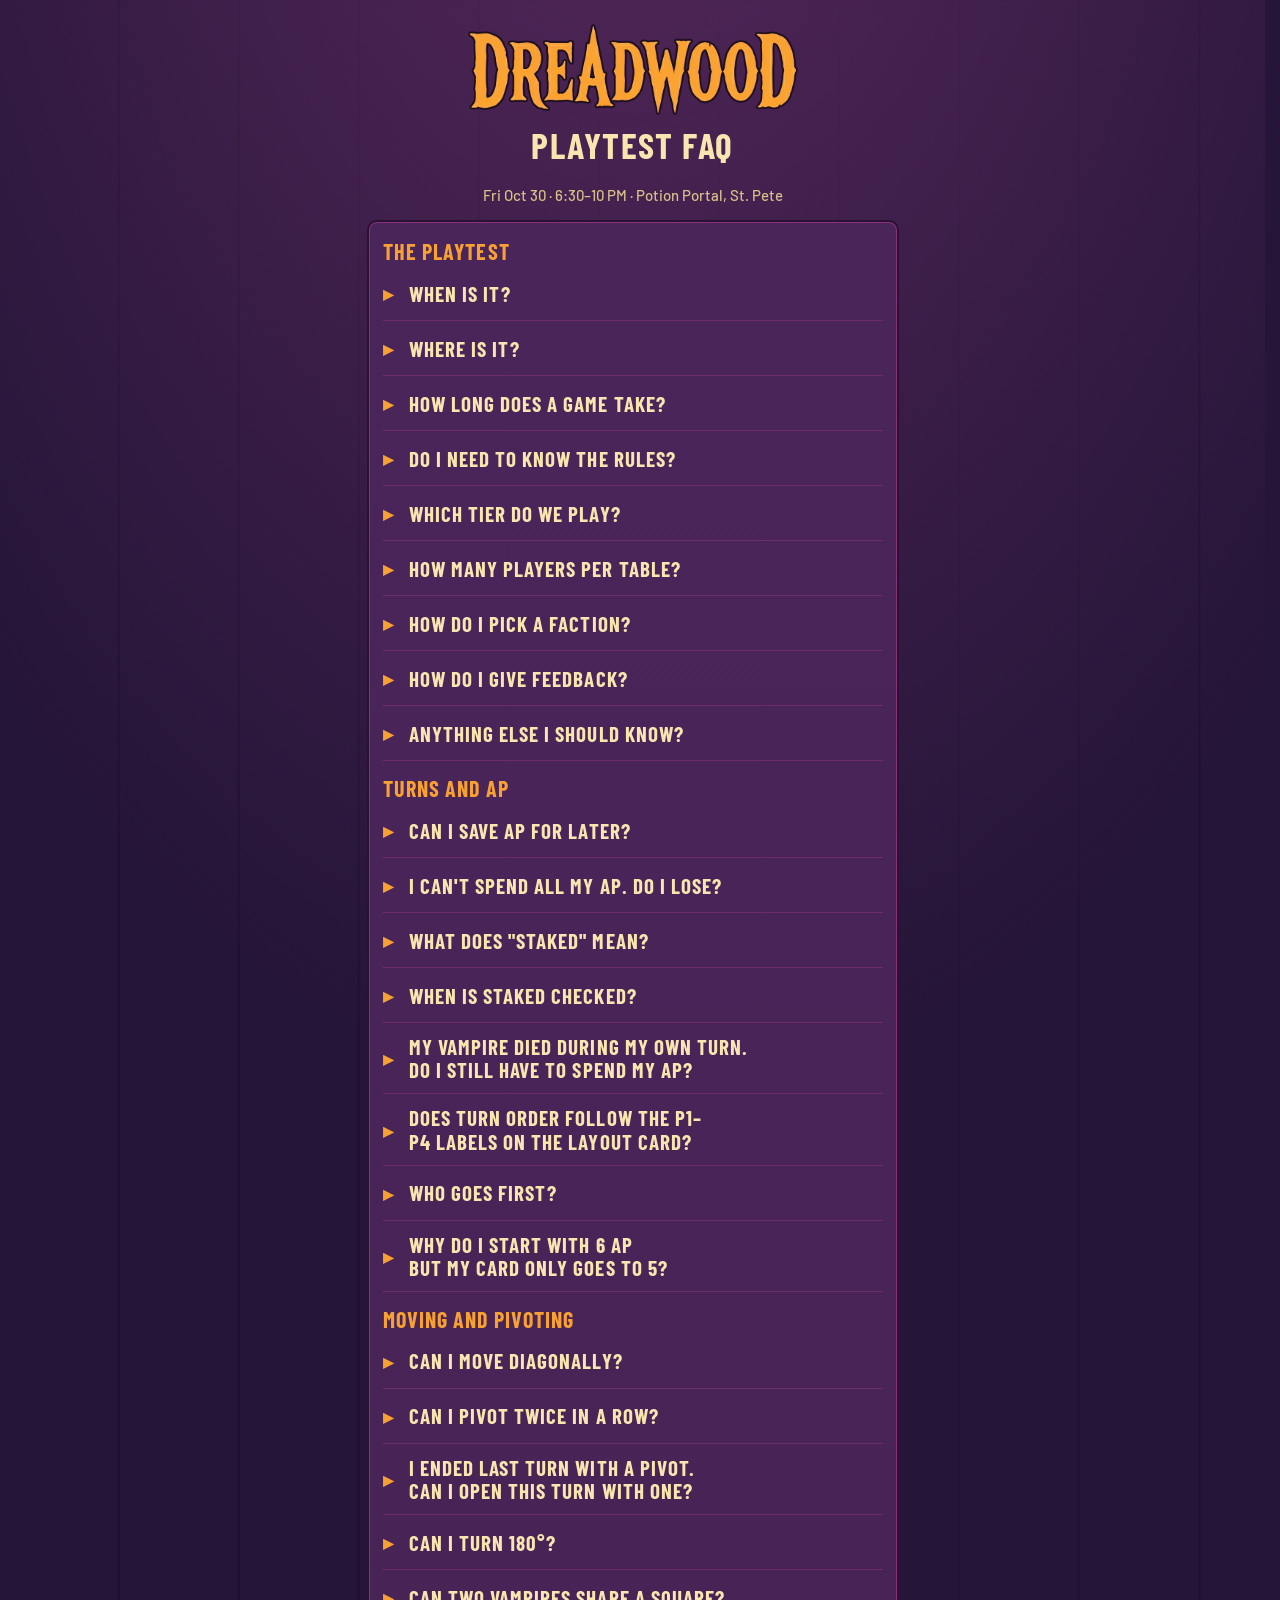
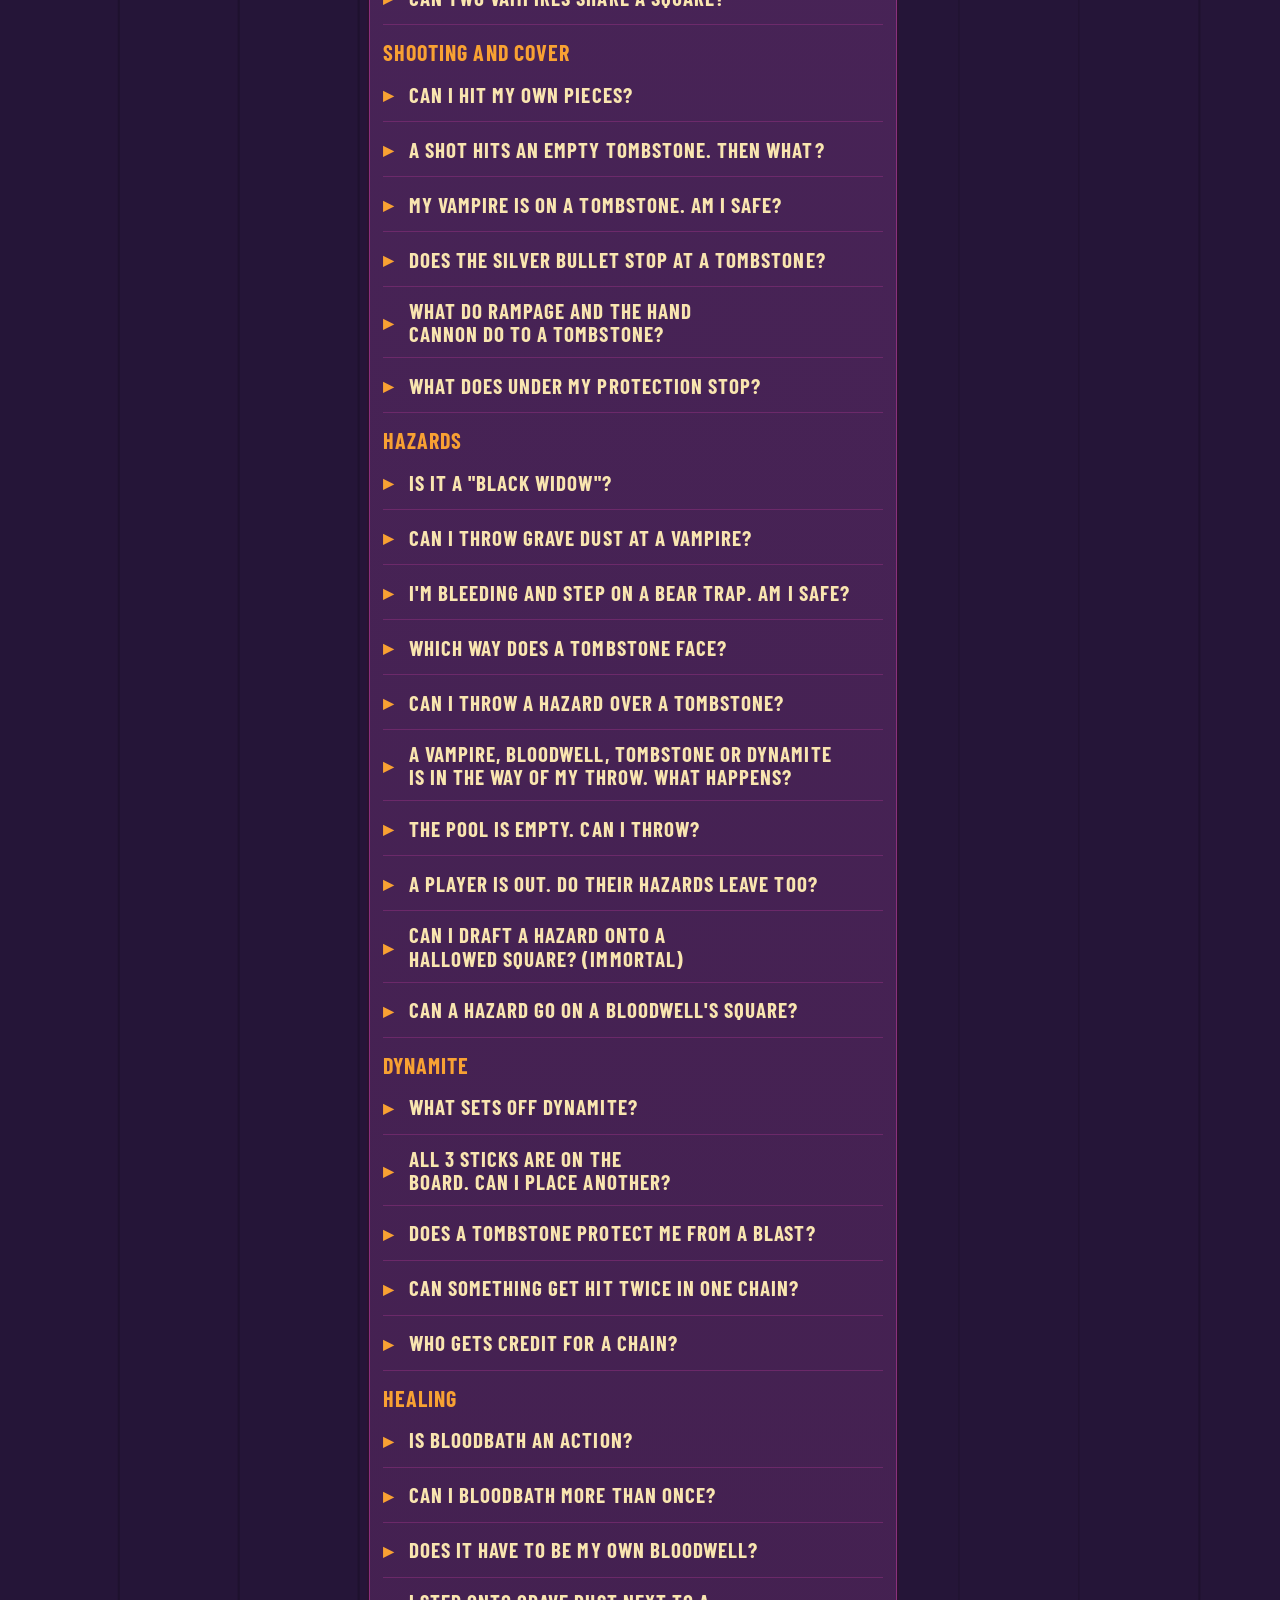
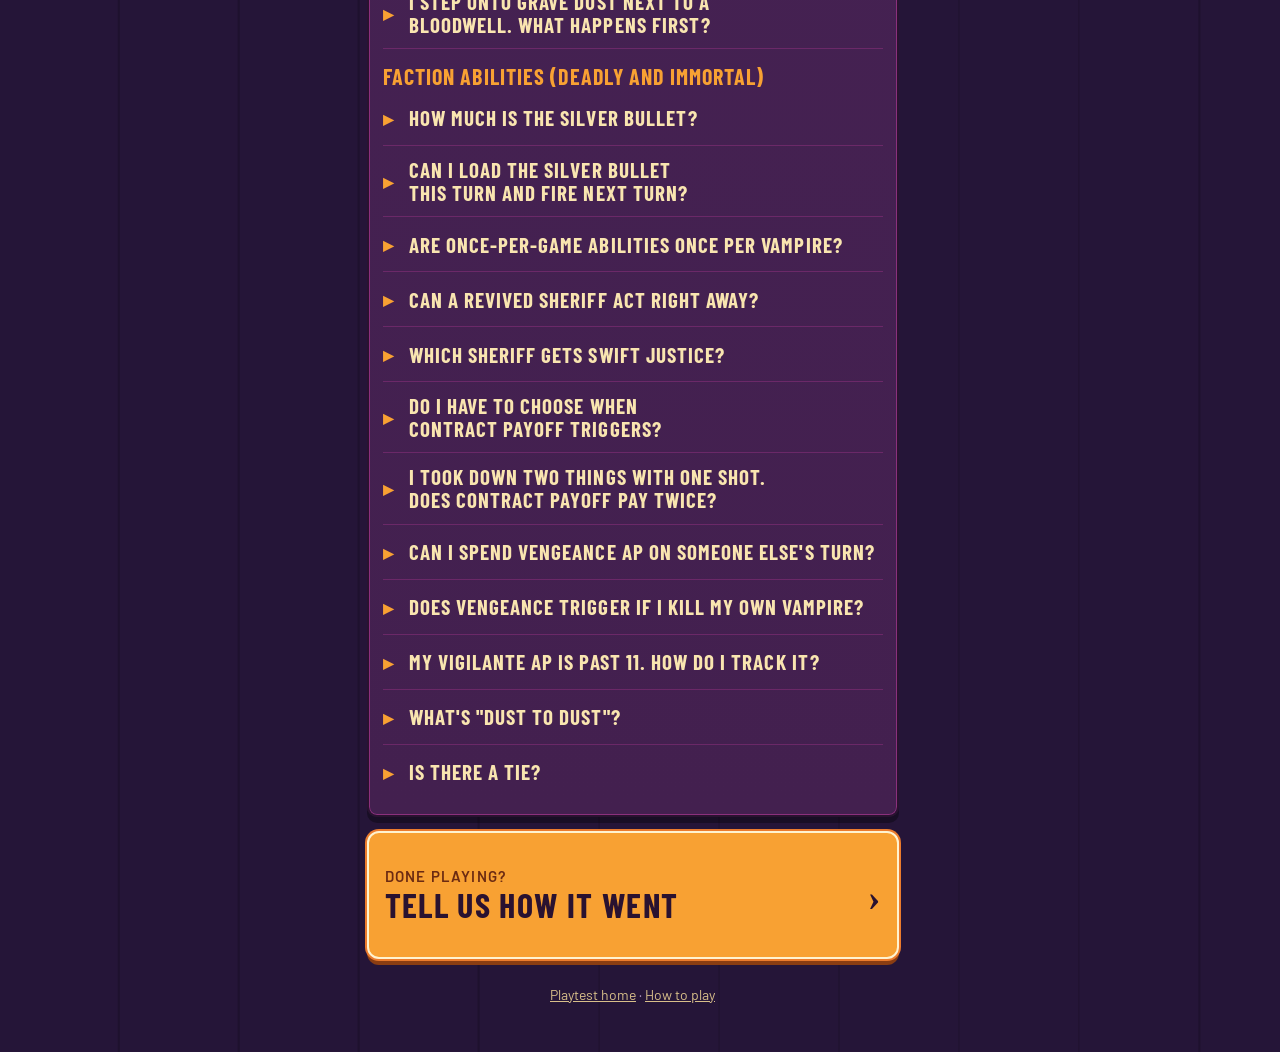
==== commit 95bb0853: "Bloodbath is not an action" ====
--- a/faq/index.html
+++ b/faq/index.html
@@ -20,16 +20,16 @@
     <details><summary><span>How many players per table?</span></summary><div><p>2 to 4. Sign-up is free with the <a class="inl" href="https://www.eventbrite.com/e/dreadwood-public-playtest-at-potion-portals-free-play-friday-tickets-2003081243922" target="_blank" rel="noopener">Eventbrite RSVP</a>, but walk-ins are welcome.</p></div></details>
     <details><summary><span>How do I pick a faction?</span></summary><div><p>First come, first served. Each faction is played by one player.</p></div></details>
     <details><summary><span>How do I give feedback?</span></summary><div><p>Fill out the <a class="inl" href="../survey/">survey</a> after your game. About 60 seconds. Knocked out early? Do it then.</p></div></details>
-    <details><summary><span>Anything else I should know?</span></summary><div><p>The game is for ages 14+. Questions on the night? Ask Adam. He's the one in the hat.</p></div></details>
+    <details><summary><span>Anything else I should know?</span></summary><div><p>Free parking in the lot out front. No kitchen: the bar sells snacks, and outside food or delivery is welcome. Bring nothing. The game is for ages&nbsp;14+. Questions? Ask Adam.</p></div></details>
     <h3 class="grp">Turns and AP</h3>
     <details><summary><span>Can I save AP for later?</span></summary><div><p>No. Spend every point every turn. The one exception is a Vigilante's Vengeance AP, which can roll into your next turn (and then you spend it all).</p></div></details>
-    <details><summary><span>I can't spend all my AP. Do I lose?</span></summary><div><p>Not yet. Undo actions until you can spend exactly all of it. Or perish.</p></div></details>
+    <details><summary><span>I can't spend all my AP. Do I lose?</span></summary><div><p>Not yet. Undo actions until you can spend exactly all of it.</p></div></details>
     <details><summary><span>What does "Staked" mean?</span></summary><div><p>At the start of your turn, if there's no way at all to spend exactly all your AP, you're Staked. You're out, and nobody gets credit.</p></div></details>
     <details><summary><span>When is Staked checked?</span></summary><div><p>Only at the start of your turn. Mid-turn, you can always undo back to the start.</p></div></details>
     <details><summary><span>My Vampire died during my own turn. Do I still have to spend my AP?</span></summary><div><p>No. The turn can end and the leftover AP is lost. A Vigilante with a second Vampire must spend it with that one.</p></div></details>
     <details><summary><span>Does turn order follow the P1–P4 labels on the layout card?</span></summary><div><p>No. The labels don't matter. Sit down, take the part of the map nearest you, and play clockwise from the first player.</p></div></details>
     <details><summary><span>Who goes first?</span></summary><div><p>Whoever most recently saw their own blood.</p></div></details>
-    <details><summary><span>Why do I start with 6 AP but my card only goes to 5?</span></summary><div><p>Players 3 and 4 get 6 AP in the first round only. Keep the extra point in your head.</p></div></details>
+    <details><summary><span>Why do I start with 6 AP but my card only goes to 5?</span></summary><div><p>The third and fourth players get 6 AP in round 1 only. Keep the extra point in your head.</p></div></details>
     <h3 class="grp">Moving and pivoting</h3>
     <details><summary><span>Can I move diagonally?</span></summary><div><p>Never. Move one square, only the way you're facing.</p></div></details>
     <details><summary><span>Can I Pivot twice in a row?</span></summary><div><p>Not with the same Vampire in the same turn. A Vigilante can pivot one Vampire and then the other. An Outlaw's Daring Escape can also pivot twice.</p></div></details>
@@ -61,10 +61,10 @@
     <details><summary><span>Can something get hit twice in one chain?</span></summary><div><p>No. Each blast finishes before the next one starts, and each piece is hit only once.</p></div></details>
     <details><summary><span>Who gets credit for a chain?</span></summary><div><p>The player who fired the shot that set off the first stick.</p></div></details>
     <h3 class="grp">Healing</h3>
-    <details><summary><span>Does Bloodbath cost AP?</span></summary><div><p>Never. It's free, even when Cursed.</p></div></details>
+    <details><summary><span>Is Bloodbath an action?</span></summary><div><p>No. It happens whenever you end a move next to a Bloodwell. It never costs AP, even when Cursed.</p></div></details>
     <details><summary><span>Can I Bloodbath more than once?</span></summary><div><p>Yes. Every time you end a move next to a Bloodwell.</p></div></details>
     <details><summary><span>Does it have to be my own Bloodwell?</span></summary><div><p>No. Any Bloodwell works, and diagonals count.</p></div></details>
-    <details><summary><span>I step onto Grave Dust next to a Bloodwell. What happens first?</span></summary><div><p>The hazard goes off first, then you can Bloodbath.</p></div></details>
+    <details><summary><span>I step onto Grave Dust next to a Bloodwell. What happens first?</span></summary><div><p>The hazard goes off first, then Bloodbath clears it.</p></div></details>
     <h3 class="grp">Faction abilities (Deadly and Immortal)</h3>
     <details><summary><span>How much is the Silver Bullet?</span></summary><div><p>4 AP: 1 to load and 3 to fire, in the same turn.</p></div></details>
     <details><summary><span>Can I load the Silver Bullet this turn and fire next turn?</span></summary><div><p>No. Same turn, or not at all.</p></div></details>
--- a/assets/app.css
+++ b/assets/app.css
@@ -207,3 +207,43 @@
 .meta{text-align:center;color:#d8bf8a;font-size:15px;margin:0 0 10px}
 .faq h3.grp{font:700 22px "Barlow Condensed";text-transform:uppercase;letter-spacing:.05em;color:var(--logo);margin:14px 0 2px}
 .faq h3.grp:first-child{margin-top:0}
+/* How to Play: sticky tier tabs + in-tier jump links, mid-game reference */
+#subnav{position:sticky;top:0;z-index:6;display:block;background:rgba(37,21,56,.97);margin:4px -14px 6px;padding:8px 14px 8px;border-bottom:2px solid var(--sheen);box-shadow:0 6px 10px rgba(0,0,0,.35)}
+#subnav .tabs{display:grid;grid-template-columns:repeat(3,minmax(0,1fr));gap:8px;grid-auto-rows:1fr}
+#subnav .tabs a{display:flex;align-items:center;justify-content:center;text-align:center;text-decoration:none;min-height:48px;border-radius:8px;border:2px solid #7a4b8d;background:#331a44;color:var(--parch);font:700 19px "Barlow Condensed";text-transform:uppercase;letter-spacing:.05em}
+#subnav .tabs a[aria-current=true]{background:var(--logo);color:var(--ink);border-color:#fff3d0;box-shadow:0 0 0 2px var(--ember)}
+.jumps{display:grid;grid-template-columns:repeat(var(--n,3),minmax(0,1fr));gap:6px;margin-top:8px;grid-auto-rows:1fr}
+.jumps a{background:transparent;box-shadow:none;letter-spacing:0;text-transform:none;display:flex;align-items:center;justify-content:center;text-align:center;text-decoration:none;min-height:44px;padding:4px 6px;border-radius:99px;border:1.5px solid #7a4b8d;color:var(--parch-mid);font:700 16px/1.05 Barlow;text-wrap:balance}
+.jumps a[aria-current=true]{box-shadow:none;border-color:var(--logo);color:var(--logo);background:rgba(248,161,51,.12)}
+.jumpto{scroll-margin-top:150px}
+.refblock{margin-top:22px;padding-top:16px;border-top:2px dashed rgba(248,161,51,.45);scroll-margin-top:150px}
+.refblock>h2{font-size:30px;margin-bottom:4px}
+.refblock .lead{color:#e6cf9c;font-weight:400;font-size:17px;margin:0 0 8px}
+.qref h3{font-size:22px;color:var(--parch-mid);margin:18px 0 6px}
+.qref p,.qref li,.qref td{font-size:18px;line-height:1.45;font-weight:400}
+.qref li{margin:5px 0}.qref ul ul{margin:4px 0;padding-left:20px}.qref ul ul li{list-style:"– "}
+.qref b{font-weight:600;color:#fff1cc}
+.qref table{width:100%;border-collapse:collapse;margin:6px 0 10px}
+.qref th{font:700 16px "Barlow Condensed";text-transform:uppercase;letter-spacing:.05em;text-align:left;background:var(--logo);color:var(--ink);padding:6px 8px}
+.qref td{padding:8px;border-bottom:1px solid rgba(139,48,125,.6);vertical-align:top}
+.qref td.n{font:700 20px "Barlow Condensed";color:var(--logo);white-space:nowrap}
+.tt{display:inline-block;font:700 12px/1.5 Barlow;letter-spacing:.06em;text-transform:uppercase;border-radius:99px;padding:0 8px;vertical-align:2px;color:#fff;margin-right:2px}
+.tt.dea{background:var(--ember)}.tt.imm{background:var(--magenta)}
+.fgroup{margin:10px 0 14px}
+.fgroup>h3{display:flex;align-items:center;gap:10px;font-size:24px;margin:16px 0 8px;color:var(--parch)}
+.fgroup>h3::before{content:"";width:14px;height:26px;border-radius:3px;background:var(--fc)}
+.acard{background:#331a44;border:2px solid #7a4b8d;border-left:10px solid var(--fc);border-radius:10px;padding:12px 14px;margin:10px 0}
+.acard h4{font:700 24px/1 "Barlow Condensed";text-transform:uppercase;letter-spacing:.04em;margin:0;color:var(--parch)}
+.acard .ty{font:600 15px Barlow;color:var(--logo);margin:4px 0 6px;text-transform:uppercase;letter-spacing:.05em}
+.acard p,.acard li{font-size:18px;line-height:1.45;font-weight:400;margin:4px 0;text-wrap:pretty}
+.acard ul{padding-left:20px;margin:4px 0}.acard b{font-weight:600;color:#fff1cc}
+.fjump{display:grid;grid-template-columns:repeat(2,minmax(0,1fr));gap:8px;margin:8px 0 4px;grid-auto-rows:1fr}
+.fjump a{display:flex;align-items:center;gap:8px;text-decoration:none;min-height:48px;padding:6px 10px;border-radius:8px;border:2px solid #7a4b8d;border-left:10px solid var(--fc);background:#331a44;color:var(--parch);font:700 18px/1.05 "Barlow Condensed";text-transform:uppercase;letter-spacing:.04em}
+.pool{display:grid;gap:10px;margin:10px 0}
+.pool .hz{display:flex;gap:12px;align-items:flex-start;background:#331a44;border:2px solid #7a4b8d;border-radius:10px;padding:10px 12px}
+.pool .hz img{width:64px;height:64px;object-fit:contain;flex:none;filter:drop-shadow(0 4px 5px rgba(0,0,0,.5))}
+.pool .hz h4{font:700 22px/1 "Barlow Condensed";text-transform:uppercase;letter-spacing:.04em;margin:2px 0 4px}
+.pool .hz h4 small{display:block;font:600 14px Barlow;color:var(--logo);letter-spacing:.04em;margin-top:3px}
+.pool .hz p,.pool .hz li{font-size:17px;line-height:1.42;margin:0;font-weight:400;text-wrap:pretty}.pool .hz ul{margin:0;padding-left:18px}
+.when2{background:#331a44;border:2px solid #7a4b8d;border-left:10px solid var(--magenta);border-radius:10px;padding:10px 12px;font:700 20px/1.2 "Barlow Condensed";text-transform:uppercase;letter-spacing:.04em;margin:8px 0}
+.when2 i{font-style:normal;color:var(--logo)}
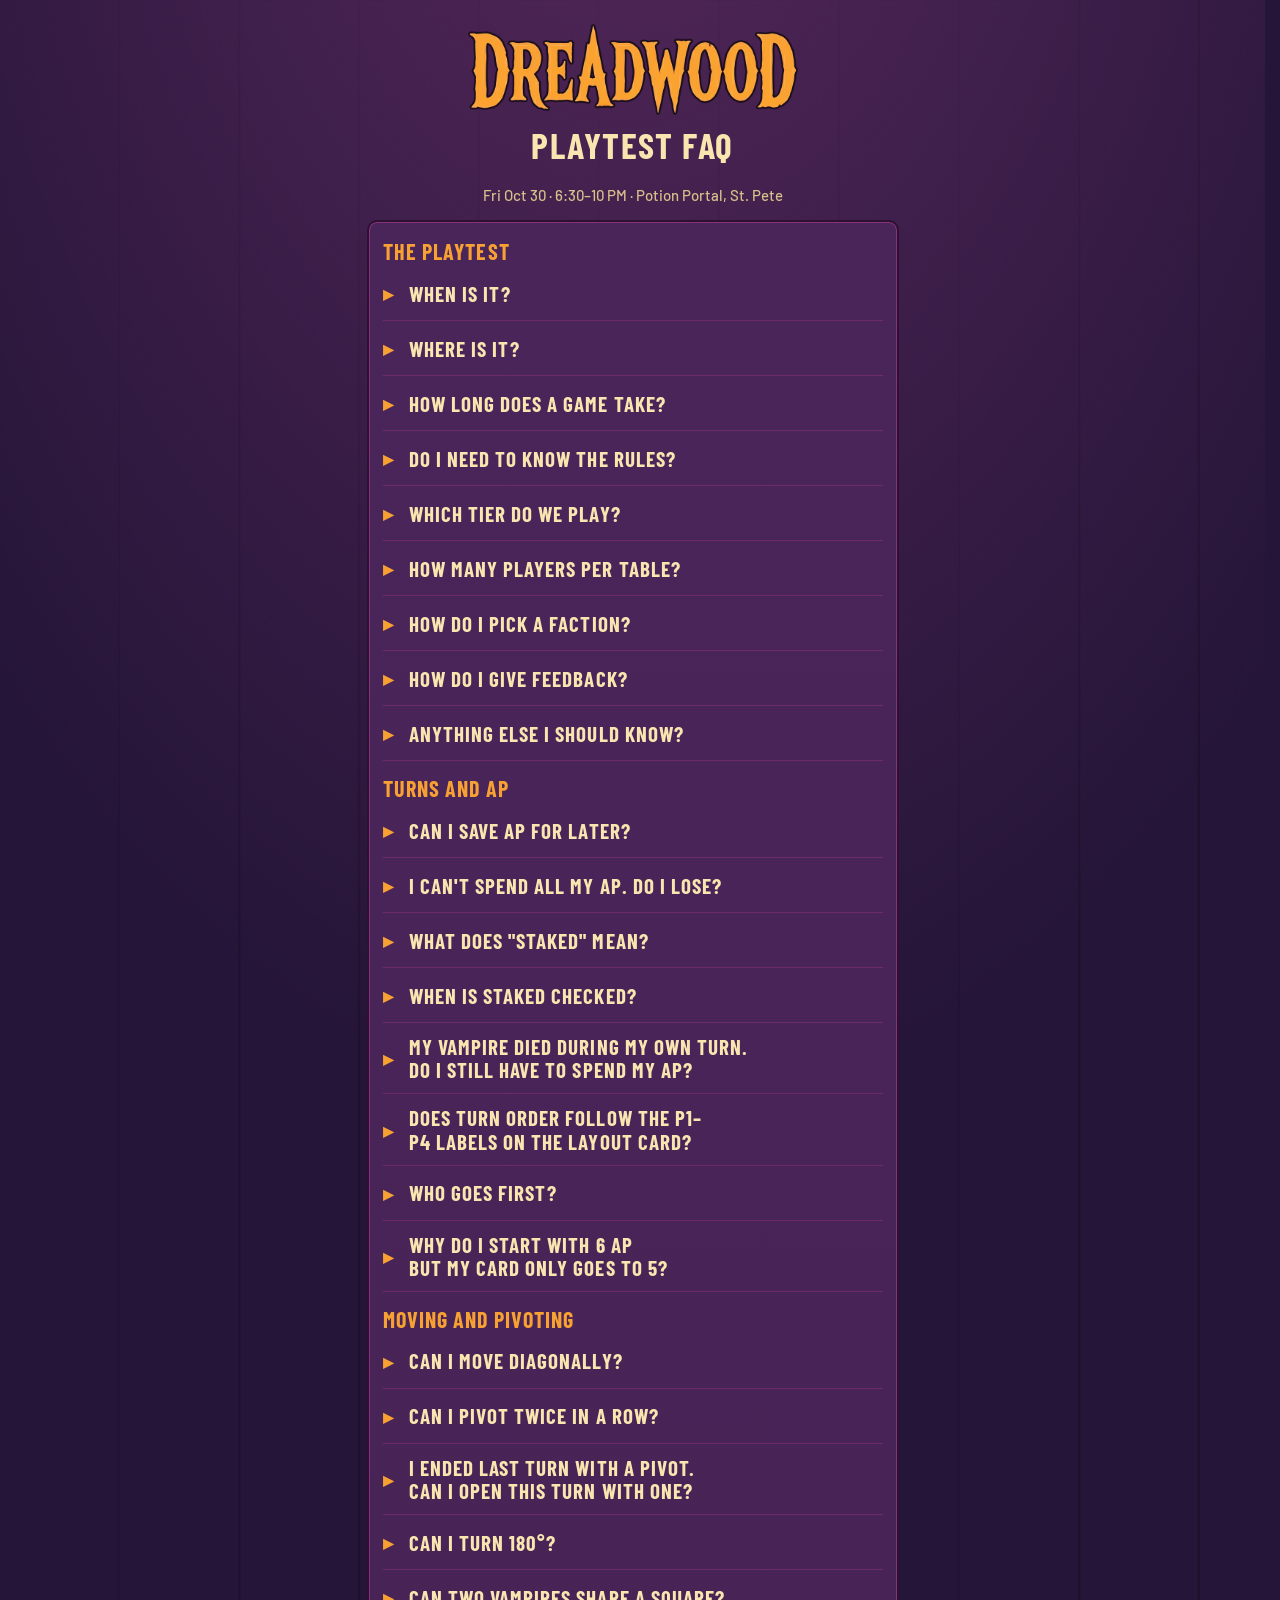
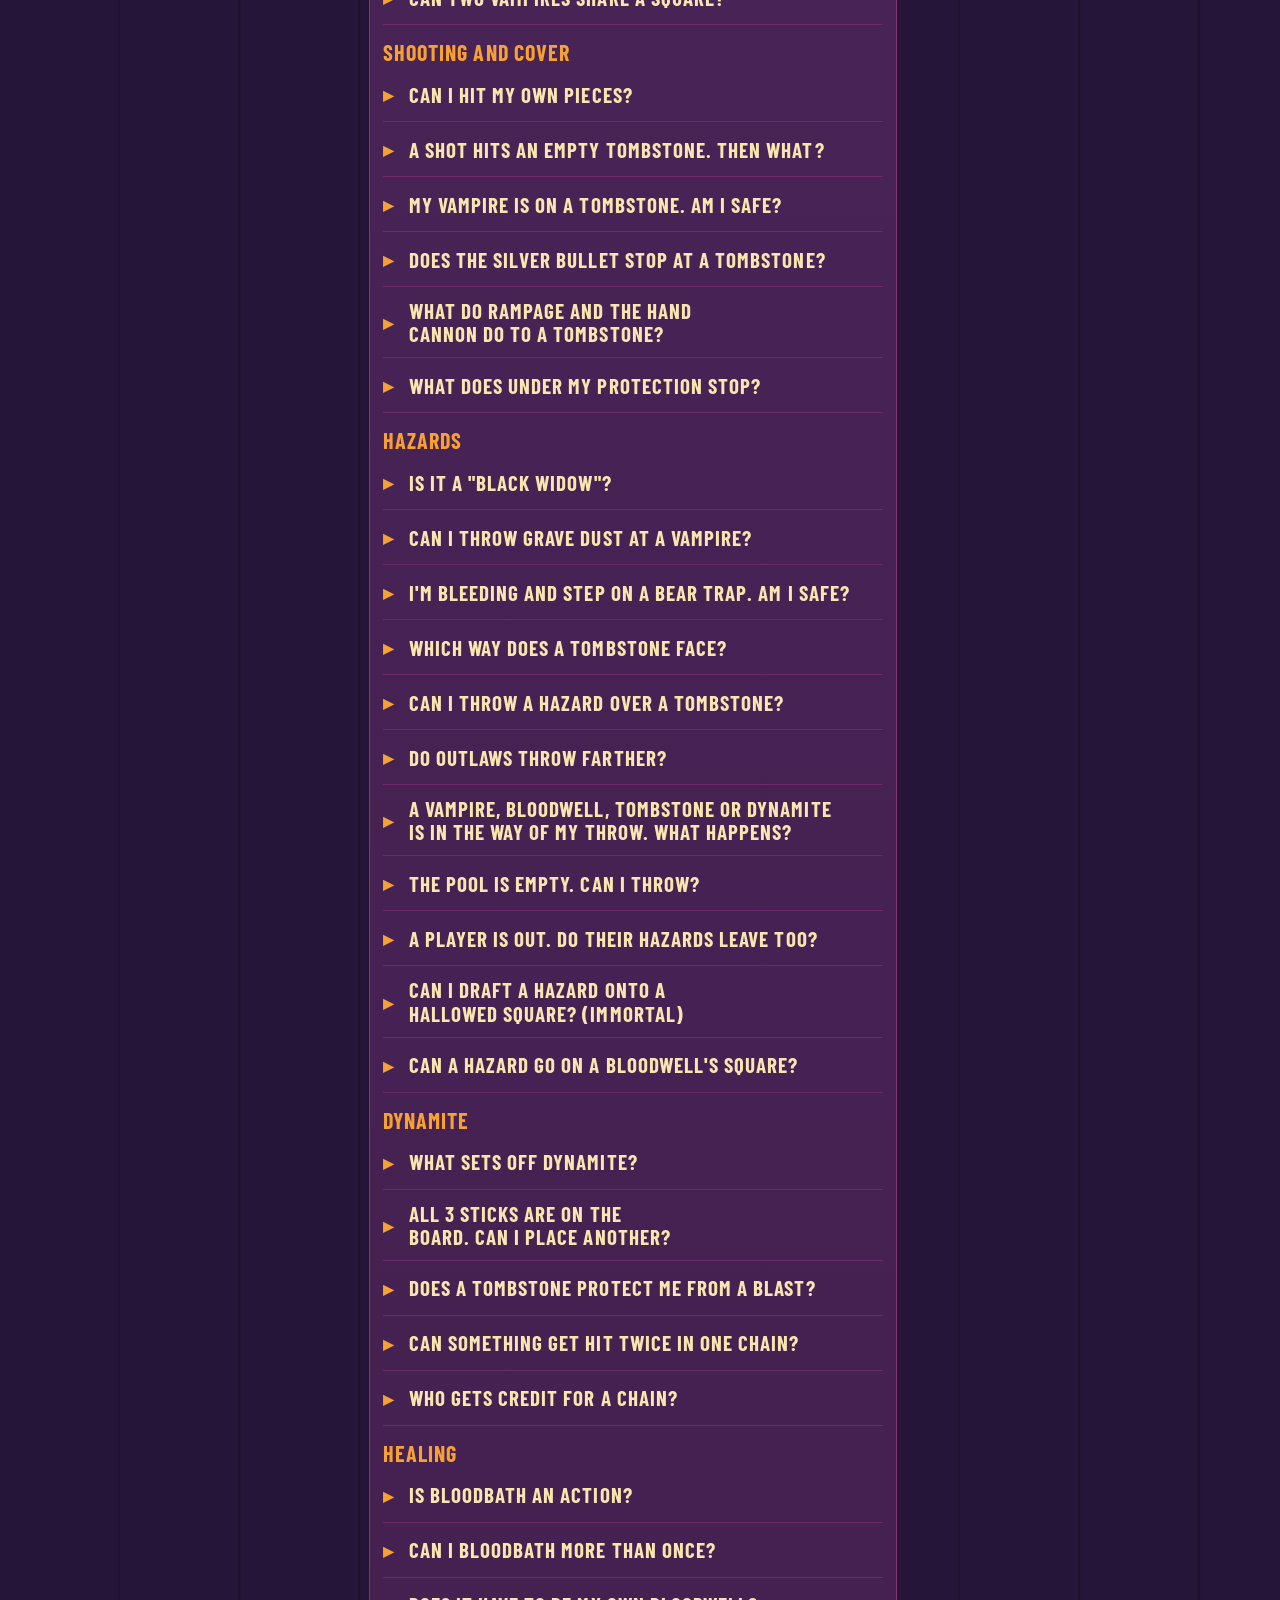
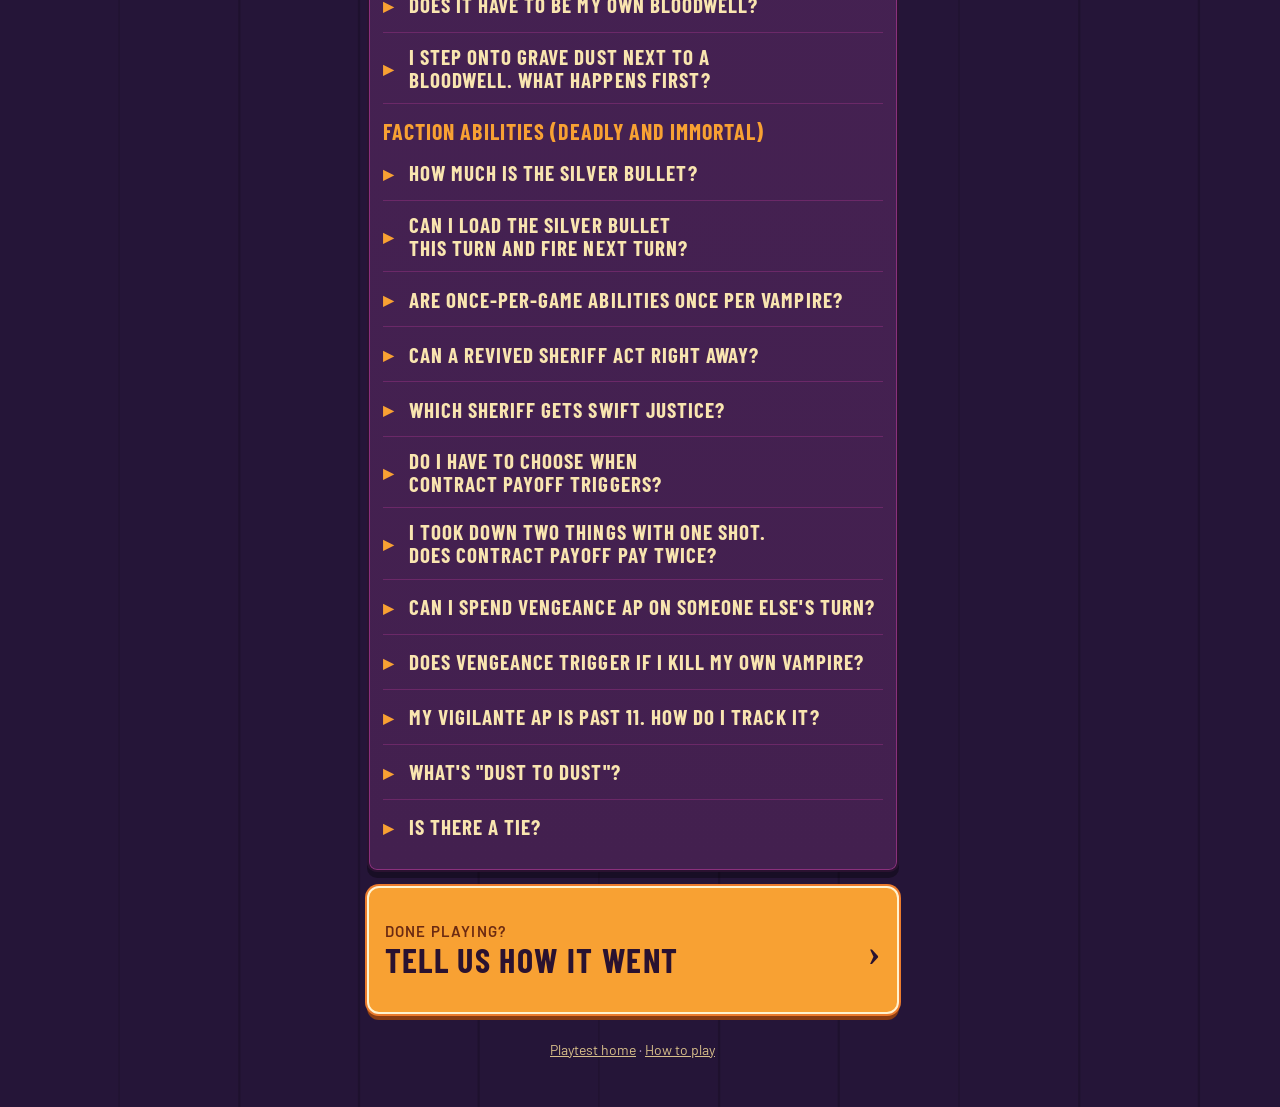
==== commit 9952cc17: "Add Outlaw Reckless Reach (RULEBOOK 11.4)" ====
--- a/faq/index.html
+++ b/faq/index.html
@@ -49,6 +49,7 @@
     <details><summary><span>I'm Bleeding and step on a Bear Trap. Am I safe?</span></summary><div><p>No. Your Vampire is eliminated, and nobody gets credit for it: no Vengeance and no Contract Payoff.</p></div></details>
     <details><summary><span>Which way does a Tombstone face?</span></summary><div><p>It only matters when a Vampire is on it, and then it faces the same way as the Vampire. A drafted Tombstone can face any way: dealer's choice.</p></div></details>
     <details><summary><span>Can I throw a hazard over a Tombstone?</span></summary><div><p>No. Only over Bear Traps and Grave Dust.</p></div></details>
+    <details><summary><span>Do Outlaws throw farther?</span></summary><div><p>Yes. Reckless Reach (Deadly and Immortal): up to 4 squares ahead. And, yes, that includes dynamite. They may also place Dynamite 1 or 2 squares ahead. Same AP, empty square only, same blockers, and still banned while Cursed.</p></div></details>
     <details><summary><span>A Vampire, Bloodwell, Tombstone or Dynamite is in the way of my throw. What happens?</span></summary><div><p>You can't throw past it. That throw just isn't allowed, and nothing is damaged.</p></div></details>
     <details><summary><span>The pool is empty. Can I throw?</span></summary><div><p>No. Wait until a hazard leaves the board and goes back to the pool.</p></div></details>
     <details><summary><span>A player is out. Do their hazards leave too?</span></summary><div><p>No. Only their Vampires and Bloodwells leave. Hazards and Dynamite belong to the board.</p></div></details>
@@ -69,8 +70,8 @@
     <details><summary><span>How much is the Silver Bullet?</span></summary><div><p>4 AP: 1 to load and 3 to fire, in the same turn.</p></div></details>
     <details><summary><span>Can I load the Silver Bullet this turn and fire next turn?</span></summary><div><p>No. Same turn, or not at all.</p></div></details>
     <details><summary><span>Are once-per-game abilities once per Vampire?</span></summary><div><p>No, once per player. Turn the card over when you use it.</p></div></details>
-    <details><summary><span>Can a revived Sheriff act right away?</span></summary><div><p>No. It returns healthy, facing any way you like, and waits.</p></div></details>
-    <details><summary><span>Which Sheriff gets Swift Justice?</span></summary><div><p>Your active Sheriff, the one you acted with this turn.</p></div></details>
+    <details><summary><span>Can a revived Sheriff act right away?</span></summary><div><p>No. It returns Bleeding, facing any way you like, and waits.</p></div></details>
+    <details><summary><span>Which Sheriff gets Swift Justice?</span></summary><div><p>Your active Sheriff, the one you acted with this turn. Its free move must end next to one of your own Bloodwells. If it can't, it's pivot only.</p></div></details>
     <details><summary><span>Do I have to choose when Contract Payoff triggers?</span></summary><div><p>Yes. On a kill, you must either cash +2 now or raise the marker to +4. Once raised, your next kill automatically pays +4.</p></div></details>
     <details><summary><span>I took down two things with one shot. Does Contract Payoff pay twice?</span></summary><div><p>No. Several kills from one command pay once. But you can raise the marker on one kill and cash +4 on a later kill in the same turn.</p></div></details>
     <details><summary><span>Can I spend Vengeance AP on someone else's turn?</span></summary><div><p>Yes, right when your loss resolves. Pivot memory resets for it, and once-per-game cards work. Roll whatever's left into your next turn.</p></div></details>
